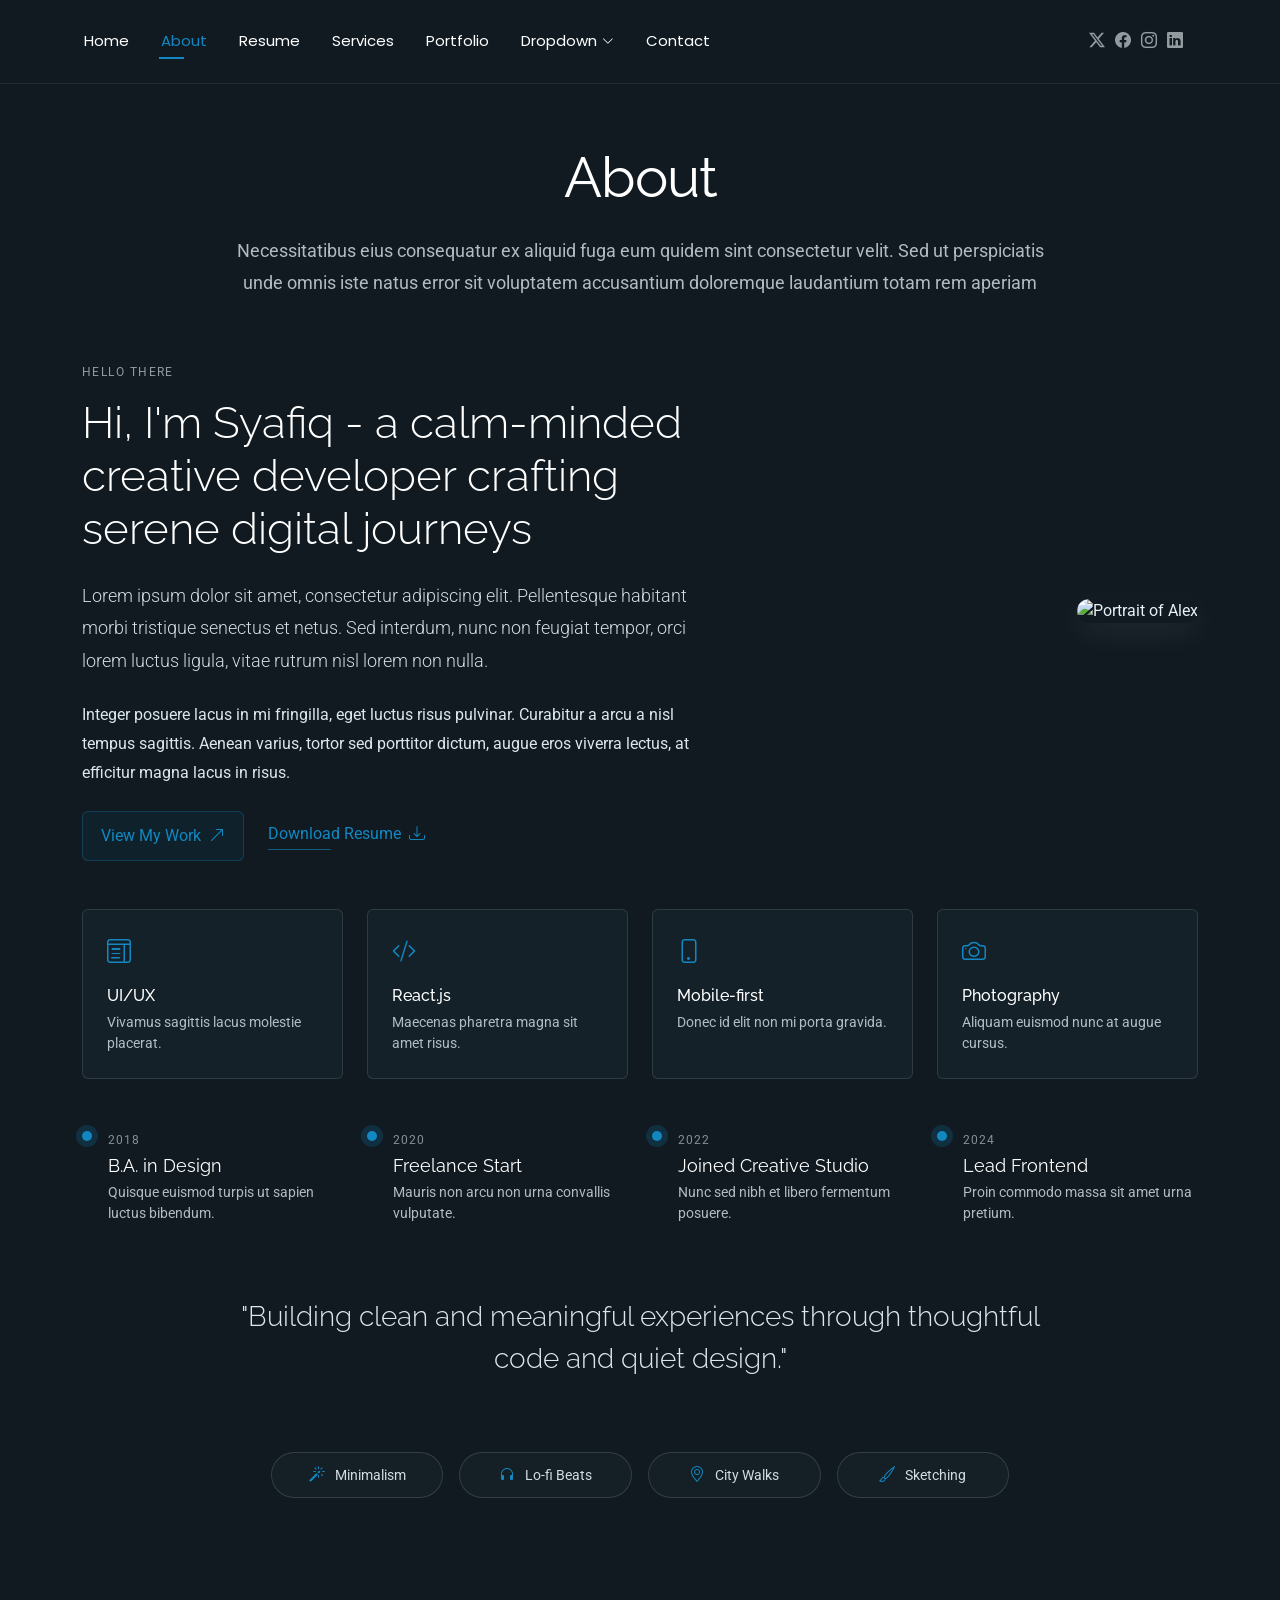
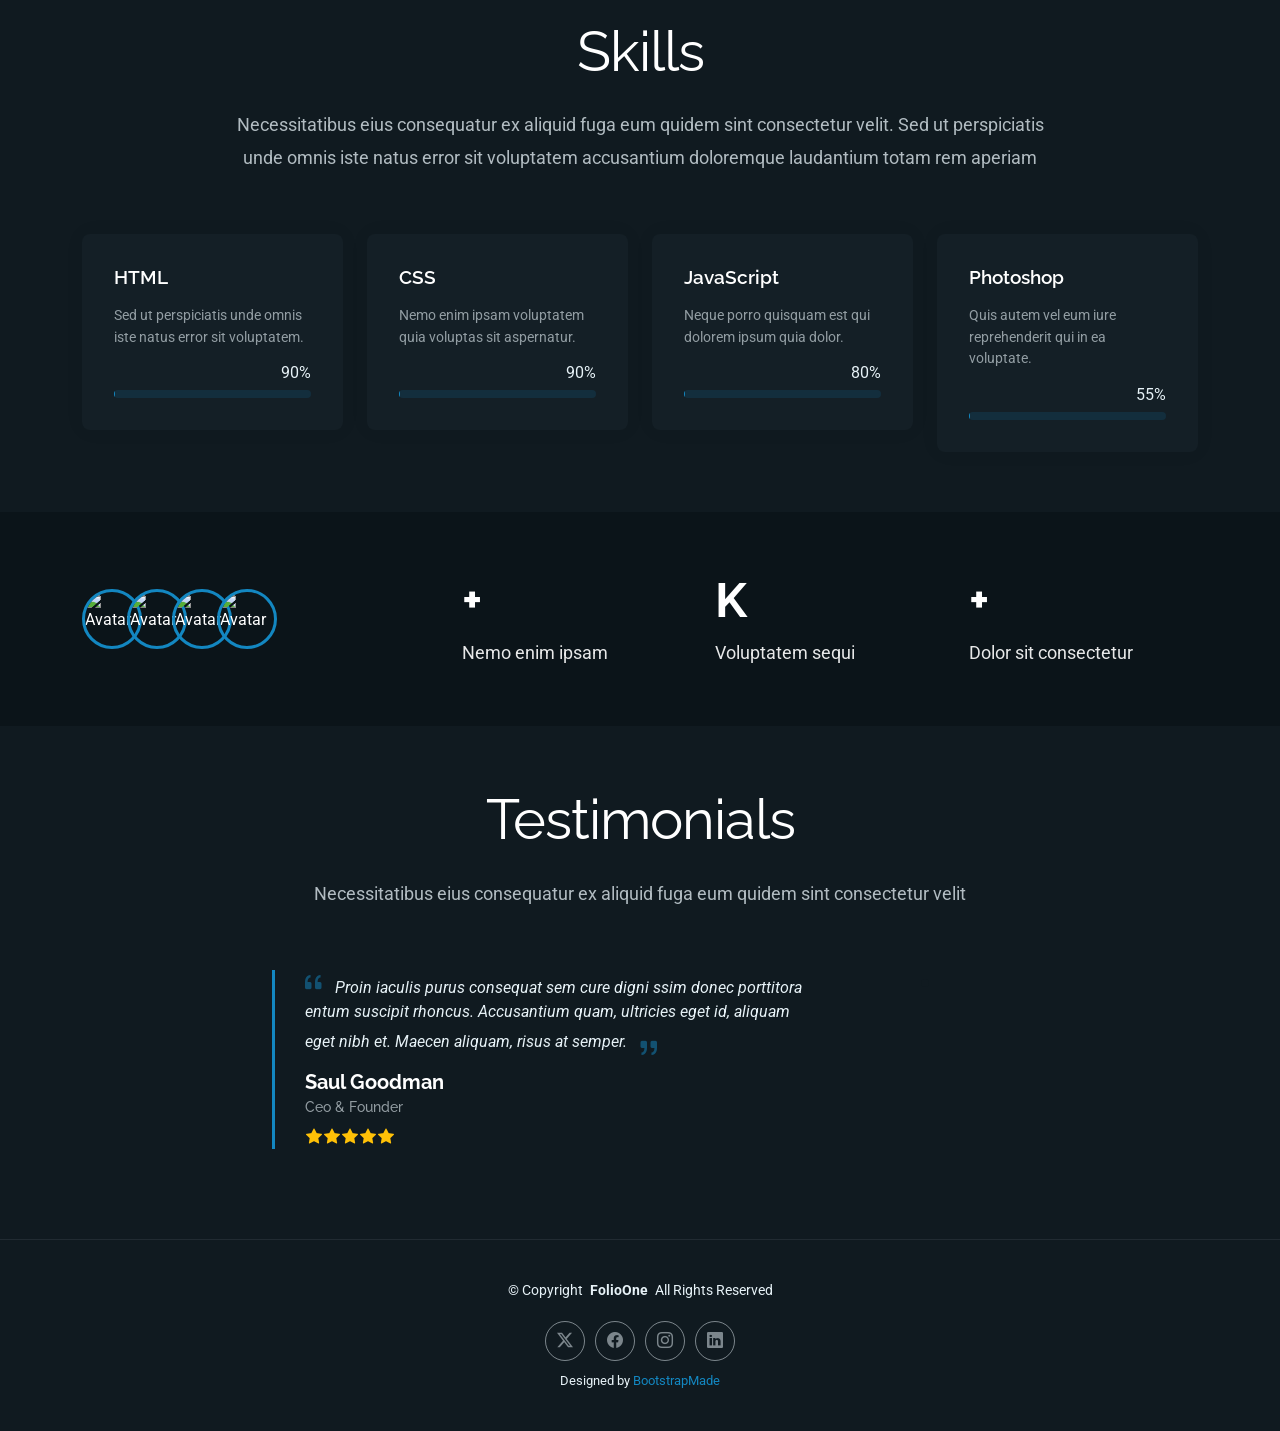
==== about.html @ 498739bc "first commit" ====
<!DOCTYPE html>
<html lang="en">

<head>
  <meta charset="utf-8">
  <meta content="width=device-width, initial-scale=1.0" name="viewport">
  <title>About - FolioOne Bootstrap Template</title>
  <meta name="description" content="">
  <meta name="keywords" content="">

  <!-- Favicons -->
  <link href="assets/img/favicon.png" rel="icon">
  <link href="assets/img/apple-touch-icon.png" rel="apple-touch-icon">

  <!-- Fonts -->
  <link href="https://fonts.googleapis.com" rel="preconnect">
  <link href="https://fonts.gstatic.com" rel="preconnect" crossorigin>
  <link href="https://fonts.googleapis.com/css2?family=Roboto:ital,wght@0,100;0,300;0,400;0,500;0,700;0,900;1,100;1,300;1,400;1,500;1,700;1,900&family=Poppins:ital,wght@0,100;0,200;0,300;0,400;0,500;0,600;0,700;0,800;0,900;1,100;1,200;1,300;1,400;1,500;1,600;1,700;1,800;1,900&family=Raleway:ital,wght@0,100;0,200;0,300;0,400;0,500;0,600;0,700;0,800;0,900;1,100;1,200;1,300;1,400;1,500;1,600;1,700;1,800;1,900&display=swap" rel="stylesheet">

  <!-- Vendor CSS Files -->
  <link href="assets/vendor/bootstrap/css/bootstrap.min.css" rel="stylesheet">
  <link href="assets/vendor/bootstrap-icons/bootstrap-icons.css" rel="stylesheet">
  <link href="assets/vendor/aos/aos.css" rel="stylesheet">
  <link href="assets/vendor/swiper/swiper-bundle.min.css" rel="stylesheet">
  <link href="assets/vendor/glightbox/css/glightbox.min.css" rel="stylesheet">

  <!-- Main CSS File -->
  <link href="assets/css/main.css" rel="stylesheet">

  <!-- =======================================================
  * Template Name: FolioOne
  * Template URL: https://bootstrapmade.com/folioone-bootstrap-portfolio-website-template/
  * Updated: Aug 23 2025 with Bootstrap v5.3.7
  * Author: BootstrapMade.com
  * License: https://bootstrapmade.com/license/
  ======================================================== -->
</head>

<body class="about-page">

  <header id="header" class="header d-flex align-items-center light-background sticky-top">
    <div class="container position-relative d-flex align-items-center justify-content-between">

      <!-- <a href="index.html" class="logo d-flex align-items-center me-auto me-xl-0">
      <img src="assets/img/logo.webp" alt="">
      <h1 class="sitename">FolioOne</h1> 
    </a> -->

      <nav id="navmenu" class="navmenu">
        <ul>
          <li><a href="index.html">Home</a></li>
          <li><a href="about.html" class="active">About</a></li>
          <li><a href="resume.html">Resume</a></li>
          <li><a href="services.html">Services</a></li>
          <li><a href="portfolio.html">Portfolio</a></li>
          <li class="dropdown"><a href="#"><span>Dropdown</span> <i class="bi bi-chevron-down toggle-dropdown"></i></a>
            <ul>
              <li><a href="#">Dropdown 1</a></li>
              <li class="dropdown"><a href="#"><span>Deep Dropdown</span> <i class="bi bi-chevron-down toggle-dropdown"></i></a>
                <ul>
                  <li><a href="#">Deep Dropdown 1</a></li>
                  <li><a href="#">Deep Dropdown 2</a></li>
                  <li><a href="#">Deep Dropdown 3</a></li>
                  <li><a href="#">Deep Dropdown 4</a></li>
                  <li><a href="#">Deep Dropdown 5</a></li>
                </ul>
              </li>
              <li><a href="#">Dropdown 2</a></li>
              <li><a href="#">Dropdown 3</a></li>
              <li><a href="#">Dropdown 4</a></li>
            </ul>
          </li>
          <li><a href="contact.html">Contact</a></li>
        </ul>
        <i class="mobile-nav-toggle d-xl-none bi bi-list"></i>
      </nav>

      <div class="header-social-links">
        <a href="#" class="twitter"><i class="bi bi-twitter-x"></i></a>
        <a href="#" class="facebook"><i class="bi bi-facebook"></i></a>
        <a href="#" class="instagram"><i class="bi bi-instagram"></i></a>
        <a href="#" class="linkedin"><i class="bi bi-linkedin"></i></a>
      </div>

    </div>
  </header>

  <main class="main">

    <!-- About Section -->
    <section id="about" class="about section">

      <!-- Section Title -->
      <div class="container section-title" data-aos="fade-up">
        <h2>About</h2>
        <p>Necessitatibus eius consequatur ex aliquid fuga eum quidem sint consectetur velit. Sed ut perspiciatis unde omnis iste natus error sit voluptatem accusantium doloremque laudantium totam rem aperiam</p>
      </div><!-- End Section Title -->

      <div class="container" data-aos="fade-up" data-aos-delay="100">

        <!-- Intro + Photo -->
        <div class="row align-items-center justify-content-between gy-5 mb-5">
          <div class="col-lg-7" data-aos="fade-right" data-aos-delay="150">
            <div class="intro-content">
              <span class="eyebrow">Hello there</span>
              <h2 class="headline">Hi, I'm Syafiq - a calm-minded creative developer crafting serene digital journeys</h2>
              <p class="lead">
                Lorem ipsum dolor sit amet, consectetur adipiscing elit. Pellentesque habitant morbi tristique senectus et netus. Sed interdum, nunc non feugiat tempor, orci lorem luctus ligula, vitae rutrum nisl lorem non nulla.
              </p>
              <p>
                Integer posuere lacus in mi fringilla, eget luctus risus pulvinar. Curabitur a arcu a nisl tempus sagittis. Aenean varius, tortor sed porttitor dictum, augue eros viverra lectus, at efficitur magna lacus in risus.
              </p>

              <div class="cta-group">
                <a href="#portfolio" class="btn-ghost">
                  View My Work <i class="bi bi-arrow-up-right"></i>
                </a>
                <a href="#" class="link-underline">
                  Download Resume <i class="bi bi-download"></i>
                </a>
              </div>
            </div>
          </div>

          <div class="col-lg-5" data-aos="zoom-in" data-aos-delay="250">
            <figure class="profile-figure text-center text-lg-end">
              <img src="assets/img/profile/profile-square-11.webp" alt="Portrait of Alex" class="img-fluid profile-photo">
            </figure>
          </div>
        </div>
        <!-- End Intro + Photo -->

        <!-- Skills Grid -->
        <div class="mb-5">
          <div class="row g-4">
            <div class="col-6 col-md-4 col-lg-3" data-aos="fade-up" data-aos-delay="120">
              <div class="skill-item">
                <i class="bi bi-layout-text-window"></i>
                <h3>UI/UX</h3>
                <p>Vivamus sagittis lacus molestie placerat.</p>
              </div>
            </div>
            <div class="col-6 col-md-4 col-lg-3" data-aos="fade-up" data-aos-delay="180">
              <div class="skill-item">
                <i class="bi bi-code-slash"></i>
                <h3>React.js</h3>
                <p>Maecenas pharetra magna sit amet risus.</p>
              </div>
            </div>
            <div class="col-6 col-md-4 col-lg-3" data-aos="fade-up" data-aos-delay="240">
              <div class="skill-item">
                <i class="bi bi-phone"></i>
                <h3>Mobile-first</h3>
                <p>Donec id elit non mi porta gravida.</p>
              </div>
            </div>
            <div class="col-6 col-md-4 col-lg-3" data-aos="fade-up" data-aos-delay="300">
              <div class="skill-item">
                <i class="bi bi-camera"></i>
                <h3>Photography</h3>
                <p>Aliquam euismod nunc at augue cursus.</p>
              </div>
            </div>
          </div>
        </div>
        <!-- End Skills Grid -->

        <!-- Journey Timeline -->
        <div class="mb-5">
          <div class="row g-4">
            <div class="col-md-6 col-lg-3" data-aos="fade-up" data-aos-delay="120">
              <article class="timeline-item">
                <span class="dot"></span>
                <time>2018</time>
                <h4>B.A. in Design</h4>
                <p>Quisque euismod turpis ut sapien luctus bibendum.</p>
              </article>
            </div>
            <div class="col-md-6 col-lg-3" data-aos="fade-up" data-aos-delay="180">
              <article class="timeline-item">
                <span class="dot"></span>
                <time>2020</time>
                <h4>Freelance Start</h4>
                <p>Mauris non arcu non urna convallis vulputate.</p>
              </article>
            </div>
            <div class="col-md-6 col-lg-3" data-aos="fade-up" data-aos-delay="240">
              <article class="timeline-item">
                <span class="dot"></span>
                <time>2022</time>
                <h4>Joined Creative Studio</h4>
                <p>Nunc sed nibh et libero fermentum posuere.</p>
              </article>
            </div>
            <div class="col-md-6 col-lg-3" data-aos="fade-up" data-aos-delay="300">
              <article class="timeline-item">
                <span class="dot"></span>
                <time>2024</time>
                <h4>Lead Frontend</h4>
                <p>Proin commodo massa sit amet urna pretium.</p>
              </article>
            </div>
          </div>
        </div>
        <!-- End Journey Timeline -->

        <!-- Quote -->
        <blockquote class="personal-quote text-center mb-5" data-aos="fade-down" data-aos-delay="200">
          <p>"Building clean and meaningful experiences through thoughtful code and quiet design."</p>
        </blockquote>
        <!-- End Quote -->

        <!-- Fun Facts -->
        <div class="row g-3 justify-content-center">
          <div class="col-6 col-md-3 col-lg-2" data-aos="zoom-in" data-aos-delay="120">
            <div class="fact-pill">
              <i class="bi bi-magic"></i>
              <span>Minimalism</span>
            </div>
          </div>
          <div class="col-6 col-md-3 col-lg-2" data-aos="zoom-in" data-aos-delay="160">
            <div class="fact-pill">
              <i class="bi bi-headphones"></i>
              <span>Lo-fi Beats</span>
            </div>
          </div>
          <div class="col-6 col-md-3 col-lg-2" data-aos="zoom-in" data-aos-delay="200">
            <div class="fact-pill">
              <i class="bi bi-geo-alt"></i>
              <span>City Walks</span>
            </div>
          </div>
          <div class="col-6 col-md-3 col-lg-2" data-aos="zoom-in" data-aos-delay="240">
            <div class="fact-pill">
              <i class="bi bi-brush"></i>
              <span>Sketching</span>
            </div>
          </div>
        </div>
        <!-- End Fun Facts -->

      </div>

    </section><!-- /About Section -->

    <!-- Skills Section -->
    <section id="skills" class="skills section">

      <!-- Section Title -->
      <div class="container section-title" data-aos="fade-up">
        <h2>Skills</h2>
        <p>Necessitatibus eius consequatur ex aliquid fuga eum quidem sint consectetur velit. Sed ut perspiciatis unde omnis iste natus error sit voluptatem accusantium doloremque laudantium totam rem aperiam</p>
      </div><!-- End Section Title -->

      <div class="container" data-aos="fade-up" data-aos-delay="100">

        <div class="row g-4 skills-animation">

          <div class="col-md-6 col-lg-3" data-aos="fade-up" data-aos-delay="100">
            <div class="skill-box">
              <h3>HTML</h3>
              <p>Sed ut perspiciatis unde omnis iste natus error sit voluptatem.</p>
              <span class="text-end d-block">90%</span>
              <div class="progress">
                <div class="progress-bar" role="progressbar" aria-valuenow="90" aria-valuemin="0" aria-valuemax="100"></div>
              </div>
            </div>
          </div>

          <div class="col-md-6 col-lg-3" data-aos="fade-up" data-aos-delay="200">
            <div class="skill-box">
              <h3>CSS</h3>
              <p>Nemo enim ipsam voluptatem quia voluptas sit aspernatur.</p>
              <span class="text-end d-block">90%</span>
              <div class="progress">
                <div class="progress-bar" role="progressbar" aria-valuenow="95" aria-valuemin="0" aria-valuemax="100"></div>
              </div>
            </div>
          </div>

          <div class="col-md-6 col-lg-3" data-aos="fade-up" data-aos-delay="300">
            <div class="skill-box">
              <h3>JavaScript</h3>
              <p>Neque porro quisquam est qui dolorem ipsum quia dolor.</p>
              <span class="text-end d-block">80%</span>
              <div class="progress">
                <div class="progress-bar" role="progressbar" aria-valuenow="80" aria-valuemin="0" aria-valuemax="100"></div>
              </div>
            </div>
          </div>

          <div class="col-md-6 col-lg-3" data-aos="fade-up" data-aos-delay="400">
            <div class="skill-box">
              <h3>Photoshop</h3>
              <p>Quis autem vel eum iure reprehenderit qui in ea voluptate.</p>
              <span class="text-end d-block">55%</span>
              <div class="progress">
                <div class="progress-bar" role="progressbar" aria-valuenow="55" aria-valuemin="0" aria-valuemax="100">
                </div>
              </div>
            </div>
          </div>

        </div>

      </div>

    </section><!-- /Skills Section -->

    <!-- Stats Section -->
    <section id="stats" class="stats section dark-background">

      <div class="container" data-aos="fade-up" data-aos-delay="100">

        <div class="row align-items-center">
          <div class="col-lg-4" data-aos="fade-up" data-aos-delay="200">
            <div class="avatars d-flex align-items-center">
              <img src="assets/img/person/person-m-2.webp" alt="Avatar 1" class="rounded-circle" loading="lazy">
              <img src="assets/img/person/person-m-3.webp" alt="Avatar 2" class="rounded-circle" loading="lazy">
              <img src="assets/img/person/person-f-5.webp" alt="Avatar 3" class="rounded-circle" loading="lazy">
              <img src="assets/img/person/person-m-5.webp" alt="Avatar 4" class="rounded-circle" loading="lazy">
            </div>
          </div>

          <div class="col-lg-8">
            <div class="row counters">
              <div class="col-md-4" data-aos="fade-up" data-aos-delay="300">
                <h2><span data-purecounter-start="0" data-purecounter-end="185" data-purecounter-duration="1" class="purecounter"></span>+</h2>
                <p>Nemo enim ipsam</p>
              </div>

              <div class="col-md-4" data-aos="fade-up" data-aos-delay="400">
                <h2><span data-purecounter-start="0" data-purecounter-end="32" data-purecounter-duration="1" class="purecounter"></span>K</h2>
                <p>Voluptatem sequi</p>
              </div>

              <div class="col-md-4" data-aos="fade-up" data-aos-delay="500">
                <h2><span data-purecounter-start="0" data-purecounter-end="128" data-purecounter-duration="1" class="purecounter"></span>+</h2>
                <p>Dolor sit consectetur</p>
              </div>
            </div>
          </div>
        </div>
      </div>

    </section><!-- /Stats Section -->

    <!-- Testimonials Section -->
    <section id="testimonials" class="testimonials section">

      <!-- Section Title -->
      <div class="container section-title" data-aos="fade-up">
        <h2>Testimonials</h2>
        <p>Necessitatibus eius consequatur ex aliquid fuga eum quidem sint consectetur velit</p>
      </div><!-- End Section Title -->

      <div class="container" data-aos="fade-up" data-aos-delay="100">

        <div class="swiper init-swiper">
          <script type="application/json" class="swiper-config">
            {
              "loop": true,
              "speed": 600,
              "autoplay": {
                "delay": 5000
              },
              "slidesPerView": "auto",
              "pagination": {
                "el": ".swiper-pagination",
                "type": "bullets",
                "clickable": true
              }
            }
          </script>
          <div class="swiper-wrapper">

            <div class="swiper-slide">
              <div class="testimonial-item">
                <div class="row gy-4 justify-content-center">
                  <div class="col-lg-6">
                    <div class="testimonial-content">
                      <p>
                        <i class="bi bi-quote quote-icon-left"></i>
                        <span>Proin iaculis purus consequat sem cure digni ssim donec porttitora entum suscipit rhoncus. Accusantium quam, ultricies eget id, aliquam eget nibh et. Maecen aliquam, risus at semper.</span>
                        <i class="bi bi-quote quote-icon-right"></i>
                      </p>
                      <h3>Saul Goodman</h3>
                      <h4>Ceo &amp; Founder</h4>
                      <div class="stars">
                        <i class="bi bi-star-fill"></i><i class="bi bi-star-fill"></i><i class="bi bi-star-fill"></i><i class="bi bi-star-fill"></i><i class="bi bi-star-fill"></i>
                      </div>
                    </div>
                  </div>
                  <div class="col-lg-2 text-center">
                    <img src="assets/img/person/person-m-9.webp" class="img-fluid testimonial-img" alt="">
                  </div>
                </div>
              </div>
            </div><!-- End testimonial item -->

            <div class="swiper-slide">
              <div class="testimonial-item">
                <div class="row gy-4 justify-content-center">
                  <div class="col-lg-6">
                    <div class="testimonial-content">
                      <p>
                        <i class="bi bi-quote quote-icon-left"></i>
                        <span>Export tempor illum tamen malis malis eram quae irure esse labore quem cillum quid cillum eram malis quorum velit fore eram velit sunt aliqua noster fugiat irure amet legam anim culpa.</span>
                        <i class="bi bi-quote quote-icon-right"></i>
                      </p>
                      <h3>Sara Wilsson</h3>
                      <h4>Designer</h4>
                      <div class="stars">
                        <i class="bi bi-star-fill"></i><i class="bi bi-star-fill"></i><i class="bi bi-star-fill"></i><i class="bi bi-star-fill"></i><i class="bi bi-star-fill"></i>
                      </div>
                    </div>
                  </div>
                  <div class="col-lg-2 text-center">
                    <img src="assets/img/person/person-f-5.webp" class="img-fluid testimonial-img" alt="">
                  </div>
                </div>
              </div>
            </div><!-- End testimonial item -->

            <div class="swiper-slide">
              <div class="testimonial-item">
                <div class="row gy-4 justify-content-center">
                  <div class="col-lg-6">
                    <div class="testimonial-content">
                      <p>
                        <i class="bi bi-quote quote-icon-left"></i>
                        <span>Enim nisi quem export duis labore cillum quae magna enim sint quorum nulla quem veniam duis minim tempor labore quem eram duis noster aute amet eram fore quis sint minim.</span>
                        <i class="bi bi-quote quote-icon-right"></i>
                      </p>
                      <h3>Jena Karlis</h3>
                      <h4>Store Owner</h4>
                      <div class="stars">
                        <i class="bi bi-star-fill"></i><i class="bi bi-star-fill"></i><i class="bi bi-star-fill"></i><i class="bi bi-star-fill"></i><i class="bi bi-star-fill"></i>
                      </div>
                    </div>
                  </div>
                  <div class="col-lg-2 text-center">
                    <img src="assets/img/person/person-f-12.webp" class="img-fluid testimonial-img" alt="">
                  </div>
                </div>
              </div>
            </div><!-- End testimonial item -->

            <div class="swiper-slide">
              <div class="testimonial-item">
                <div class="row gy-4 justify-content-center">
                  <div class="col-lg-6">
                    <div class="testimonial-content">
                      <p>
                        <i class="bi bi-quote quote-icon-left"></i>
                        <span>Fugiat enim eram quae cillum dolore dolor amet nulla culpa multos export minim fugiat minim velit minim dolor enim duis veniam ipsum anim magna sunt elit fore quem dolore labore illum veniam.</span>
                        <i class="bi bi-quote quote-icon-right"></i>
                      </p>
                      <h3>John Larson</h3>
                      <h4>Entrepreneur</h4>
                      <div class="stars">
                        <i class="bi bi-star-fill"></i><i class="bi bi-star-fill"></i><i class="bi bi-star-fill"></i><i class="bi bi-star-fill"></i><i class="bi bi-star-fill"></i>
                      </div>
                    </div>
                  </div>
                  <div class="col-lg-2 text-center">
                    <img src="assets/img/person/person-m-12.webp" class="img-fluid testimonial-img" alt="">
                  </div>
                </div>
              </div>
            </div><!-- End testimonial item -->

          </div>
          <div class="swiper-pagination"></div>
        </div>

      </div>

    </section><!-- /Testimonials Section -->

  </main>

  <footer id="footer" class="footer">

    <div class="container">
      <div class="copyright text-center ">
        <p>© <span>Copyright</span> <strong class="px-1 sitename">FolioOne</strong> <span>All Rights Reserved<br></span></p>
      </div>
      <div class="social-links d-flex justify-content-center">
        <a href=""><i class="bi bi-twitter-x"></i></a>
        <a href=""><i class="bi bi-facebook"></i></a>
        <a href=""><i class="bi bi-instagram"></i></a>
        <a href=""><i class="bi bi-linkedin"></i></a>
      </div>
      <div class="credits">
        <!-- All the links in the footer should remain intact. -->
        <!-- You can delete the links only if you've purchased the pro version. -->
        <!-- Licensing information: https://bootstrapmade.com/license/ -->
        <!-- Purchase the pro version with working PHP/AJAX contact form: [buy-url] -->
        Designed by <a href="https://bootstrapmade.com/">BootstrapMade</a>
      </div>
    </div>

  </footer>

  <!-- Scroll Top -->
  <a href="#" id="scroll-top" class="scroll-top d-flex align-items-center justify-content-center"><i class="bi bi-arrow-up-short"></i></a>

  <!-- Preloader -->
  <div id="preloader"></div>

  <!-- Vendor JS Files -->
  <script src="assets/vendor/bootstrap/js/bootstrap.bundle.min.js"></script>
  <script src="assets/vendor/php-email-form/validate.js"></script>
  <script src="assets/vendor/aos/aos.js"></script>
  <script src="assets/vendor/typed.js/typed.umd.js"></script>
  <script src="assets/vendor/waypoints/noframework.waypoints.js"></script>
  <script src="assets/vendor/purecounter/purecounter_vanilla.js"></script>
  <script src="assets/vendor/swiper/swiper-bundle.min.js"></script>
  <script src="assets/vendor/imagesloaded/imagesloaded.pkgd.min.js"></script>
  <script src="assets/vendor/isotope-layout/isotope.pkgd.min.js"></script>
  <script src="assets/vendor/glightbox/js/glightbox.min.js"></script>

  <!-- Main JS File -->
  <script src="assets/js/main.js"></script>

</body>

</html>
---- assets/css/main.css ----
/**
* Template Name: FolioOne
* Template URL: https://bootstrapmade.com/folioone-bootstrap-portfolio-website-template/
* Updated: Aug 23 2025 with Bootstrap v5.3.7
* Author: BootstrapMade.com
* License: https://bootstrapmade.com/license/
*/

/*--------------------------------------------------------------
# Font & Color Variables
# Help: https://bootstrapmade.com/color-system/
--------------------------------------------------------------*/
/* Fonts */
:root {
  --default-font: "Roboto", system-ui, -apple-system, "Segoe UI", Roboto,
    "Helvetica Neue", Arial, "Noto Sans", "Liberation Sans", sans-serif,
    "Apple Color Emoji", "Segoe UI Emoji", "Segoe UI Symbol", "Noto Color Emoji";
  --heading-font: "Raleway", sans-serif;
  --nav-font: "Poppins", sans-serif;
}

/* Global Colors - The following color variables are used throughout the website. Updating them here will change the color scheme of the entire website */
:root {
  --background-color: #101a20; /* Background color for the entire website, including individual sections */
  --default-color: #e7f2f7; /* Default color used for the majority of the text content across the entire website */
  --heading-color: #ffffff; /* Color for headings, subheadings and title throughout the website */
  --accent-color: #1387c1; /* Accent color that represents your brand on the website. It's used for buttons, links, and other elements that need to stand out */
  --surface-color: #141f26; /* The surface color is used as a background of boxed elements within sections, such as cards, icon boxes, or other elements that require a visual separation from the global background. */
  --contrast-color: #ffffff; /* Contrast color for text, ensuring readability against backgrounds of accent, heading, or default colors. */
}

/* Nav Menu Colors - The following color variables are used specifically for the navigation menu. They are separate from the global colors to allow for more customization options */
:root {
  --nav-color: #ffffff; /* The default color of the main navmenu links */
  --nav-hover-color: #1387c1; /* Applied to main navmenu links when they are hovered over or active */
  --nav-mobile-background-color: #213642; /* Used as the background color for mobile navigation menu */
  --nav-dropdown-background-color: #051117; /* Used as the background color for dropdown items that appear when hovering over primary navigation items */
  --nav-dropdown-color: #e7f2f7; /* Used for navigation links of the dropdown items in the navigation menu. */
  --nav-dropdown-hover-color: #1387c1; /* Similar to --nav-hover-color, this color is applied to dropdown navigation links when they are hovered over. */
}

/* Color Presets - These classes override global colors when applied to any section or element, providing reuse of the sam color scheme. */

.light-background {
  --background-color: #142027;
  --surface-color: #325264;
}

.dark-background {
  --background-color: #0b1419;
  --default-color: #ffffff;
  --heading-color: #ffffff;
  --surface-color: #252525;
  --contrast-color: #ffffff;
}

/* Smooth scroll */
:root {
  scroll-behavior: smooth;
}

/*--------------------------------------------------------------
# General Styling & Shared Classes
--------------------------------------------------------------*/
body {
  color: var(--default-color);
  background-color: var(--background-color);
  font-family: var(--default-font);
}

a {
  color: var(--accent-color);
  text-decoration: none;
  transition: 0.3s;
}

a:hover {
  color: color-mix(in srgb, var(--accent-color), transparent 25%);
  text-decoration: none;
}

h1,
h2,
h3,
h4,
h5,
h6 {
  color: var(--heading-color);
  font-family: var(--heading-font);
}

/* PHP Email Form Messages
------------------------------*/
.php-email-form .error-message {
  display: none;
  background: #df1529;
  color: #ffffff;
  text-align: left;
  padding: 15px;
  margin-bottom: 24px;
  font-weight: 600;
}

.php-email-form .sent-message {
  display: none;
  color: #ffffff;
  background: #059652;
  text-align: center;
  padding: 15px;
  margin-bottom: 24px;
  font-weight: 600;
}

.php-email-form .loading {
  display: none;
  background: var(--surface-color);
  text-align: center;
  padding: 15px;
  margin-bottom: 24px;
}

.php-email-form .loading:before {
  content: "";
  display: inline-block;
  border-radius: 50%;
  width: 24px;
  height: 24px;
  margin: 0 10px -6px 0;
  border: 3px solid var(--accent-color);
  border-top-color: var(--surface-color);
  animation: php-email-form-loading 1s linear infinite;
}

@keyframes php-email-form-loading {
  0% {
    transform: rotate(0deg);
  }

  100% {
    transform: rotate(360deg);
  }
}

/*--------------------------------------------------------------
# Global Header
--------------------------------------------------------------*/
.header {
  --background-color: rgba(255, 255, 255, 0);
  color: var(--default-color);
  background-color: var(--background-color);
  padding: 15px 0;
  transition: all 0.5s;
  z-index: 997;
  border-bottom: 1px solid
    color-mix(in srgb, var(--default-color), transparent 92%);
}

.header .logo {
  line-height: 1;
}

.header .logo img {
  max-height: 36px;
  margin-right: 8px;
}

.header .logo h1 {
  font-size: 32px;
  margin: 0;
  font-weight: 400;
  color: var(--heading-color);
}

.header .header-social-links {
  padding-right: 15px;
}

.header .header-social-links a {
  color: color-mix(in srgb, var(--default-color), transparent 40%);
  padding-left: 6px;
  display: inline-block;
  transition: 0.3s;
  font-size: 16px;
}

.header .header-social-links a:hover {
  color: var(--default-color);
}

.header .header-social-links a i {
  line-height: 0px;
}

@media (max-width: 1200px) {
  .header .logo {
    order: 1;
  }

  .header .header-social-links {
    order: 2;
  }

  .header .navmenu {
    order: 3;
  }
}

/* Global Header on Scroll
------------------------------*/
.scrolled .header {
  --background-color: rgba(16, 26, 32, 0.9);
}

/*--------------------------------------------------------------
# Navigation Menu
--------------------------------------------------------------*/
/* Desktop Navigation */
@media (min-width: 1200px) {
  .navmenu {
    padding: 0;
  }

  .navmenu ul {
    margin: 0;
    padding: 0;
    display: flex;
    list-style: none;
    align-items: center;
  }

  .navmenu li {
    position: relative;
  }

  .navmenu > ul > li {
    white-space: nowrap;
    padding: 15px 28px 15px 0;
  }

  .navmenu > ul > li:last-child {
    padding-right: 0;
  }

  .navmenu a,
  .navmenu a:focus {
    color: var(--nav-color);
    font-size: 15px;
    padding: 0 2px;
    font-family: var(--nav-font);
    font-weight: 400;
    display: flex;
    align-items: center;
    justify-content: space-between;
    white-space: nowrap;
    transition: 0.3s;
    position: relative;
  }

  .navmenu a i,
  .navmenu a:focus i {
    font-size: 12px;
    line-height: 0;
    margin-left: 5px;
    transition: 0.3s;
  }

  .navmenu > ul > li > a:before {
    content: "";
    position: absolute;
    height: 2px;
    bottom: -6px;
    left: 0;
    background-color: var(--nav-hover-color);
    visibility: hidden;
    width: 0px;
    transition: all 0.3s ease-in-out 0s;
  }

  .navmenu a:hover:before,
  .navmenu li:hover > a:before,
  .navmenu .active:before {
    visibility: visible;
    width: 25px;
  }

  .navmenu li:hover > a,
  .navmenu .active,
  .navmenu .active:focus {
    color: var(--nav-hover-color);
  }

  .navmenu .dropdown ul {
    margin: 0;
    padding: 10px 0;
    background: var(--nav-dropdown-background-color);
    display: block;
    position: absolute;
    visibility: hidden;
    left: -5px;
    top: 130%;
    opacity: 0;
    transition: 0.3s;
    border-radius: 4px;
    z-index: 99;
    box-shadow: 0px 0px 30px rgba(0, 0, 0, 0.1);
  }

  .navmenu .dropdown ul li {
    min-width: 200px;
  }

  .navmenu .dropdown ul a {
    padding: 10px 20px;
    font-size: 15px;
    text-transform: none;
    color: var(--nav-dropdown-color);
  }

  .navmenu .dropdown ul a i {
    font-size: 12px;
  }

  .navmenu .dropdown ul a:hover,
  .navmenu .dropdown ul .active:hover,
  .navmenu .dropdown ul li:hover > a {
    color: var(--nav-dropdown-hover-color);
  }

  .navmenu .dropdown:hover > ul {
    opacity: 1;
    top: 100%;
    visibility: visible;
  }

  .navmenu .dropdown .dropdown ul {
    top: 0;
    left: -90%;
    visibility: hidden;
  }

  .navmenu .dropdown .dropdown:hover > ul {
    opacity: 1;
    top: 0;
    left: -100%;
    visibility: visible;
  }
}

/* Mobile Navigation */
@media (max-width: 1199px) {
  .mobile-nav-toggle {
    color: var(--nav-color);
    font-size: 28px;
    line-height: 0;
    margin-right: 10px;
    cursor: pointer;
    transition: color 0.3s;
  }

  .navmenu {
    padding: 0;
    z-index: 9997;
  }

  .navmenu ul {
    display: none;
    list-style: none;
    position: absolute;
    inset: 60px 20px 20px 20px;
    padding: 10px 0;
    margin: 0;
    border-radius: 6px;
    background-color: var(--nav-mobile-background-color);
    border: 1px solid color-mix(in srgb, var(--default-color), transparent 90%);
    box-shadow: none;
    overflow-y: auto;
    transition: 0.3s;
    z-index: 9998;
  }

  .navmenu a,
  .navmenu a:focus {
    color: var(--nav-dropdown-color);
    padding: 10px 20px;
    font-family: var(--nav-font);
    font-size: 17px;
    font-weight: 500;
    display: flex;
    align-items: center;
    justify-content: space-between;
    white-space: nowrap;
    transition: 0.3s;
  }

  .navmenu a i,
  .navmenu a:focus i {
    font-size: 12px;
    line-height: 0;
    margin-left: 5px;
    width: 30px;
    height: 30px;
    display: flex;
    align-items: center;
    justify-content: center;
    border-radius: 50%;
    transition: 0.3s;
    background-color: color-mix(in srgb, var(--accent-color), transparent 90%);
  }

  .navmenu a i:hover,
  .navmenu a:focus i:hover {
    background-color: var(--accent-color);
    color: var(--contrast-color);
  }

  .navmenu a:hover,
  .navmenu .active,
  .navmenu .active:focus {
    color: var(--nav-dropdown-hover-color);
  }

  .navmenu .active i,
  .navmenu .active:focus i {
    background-color: var(--accent-color);
    color: var(--contrast-color);
    transform: rotate(180deg);
  }

  .navmenu .dropdown ul {
    position: static;
    display: none;
    z-index: 99;
    padding: 10px 0;
    margin: 10px 20px;
    background-color: var(--nav-dropdown-background-color);
    transition: all 0.5s ease-in-out;
  }

  .navmenu .dropdown ul ul {
    background-color: rgba(33, 37, 41, 0.1);
  }

  .navmenu .dropdown > .dropdown-active {
    display: block;
    background-color: rgba(33, 37, 41, 0.03);
  }

  .mobile-nav-active {
    overflow: hidden;
  }

  .mobile-nav-active .mobile-nav-toggle {
    color: #fff;
    position: absolute;
    font-size: 32px;
    top: 15px;
    right: 15px;
    margin-right: 0;
    z-index: 9999;
  }

  .mobile-nav-active .navmenu {
    position: fixed;
    overflow: hidden;
    inset: 0;
    background: rgba(33, 37, 41, 0.8);
    transition: 0.3s;
  }

  .mobile-nav-active .navmenu > ul {
    display: block;
  }
}

/*--------------------------------------------------------------
# Global Footer
--------------------------------------------------------------*/
.footer {
  color: var(--default-color);
  background-color: var(--background-color);
  font-size: 14px;
  padding: 40px 0;
  position: relative;
  border-top: 1px solid
    color-mix(in srgb, var(--default-color), transparent 92%);
}

.footer .copyright p {
  margin-bottom: 0;
}

.footer .social-links {
  margin-top: 20px;
}

.footer .social-links a {
  display: flex;
  align-items: center;
  justify-content: center;
  width: 40px;
  height: 40px;
  border-radius: 50%;
  border: 1px solid color-mix(in srgb, var(--default-color), transparent 50%);
  font-size: 16px;
  color: color-mix(in srgb, var(--default-color), transparent 50%);
  margin: 0 5px;
  transition: 0.3s;
}

.footer .social-links a:hover {
  color: var(--accent-color);
  border-color: var(--accent-color);
}

.footer .credits {
  margin-top: 10px;
  font-size: 13px;
  text-align: center;
}

/*--------------------------------------------------------------
# Preloader
--------------------------------------------------------------*/
#preloader {
  position: fixed;
  inset: 0;
  z-index: 9999;
  overflow: hidden;
  background-color: var(--background-color);
  transition: all 0.6s ease-out;
  width: 100%;
  height: 100vh;
}

#preloader:before,
#preloader:after {
  content: "";
  position: absolute;
  border: 4px solid var(--accent-color);
  border-radius: 50%;
  animation: animate-preloader 2s cubic-bezier(0, 0.2, 0.8, 1) infinite;
}

#preloader:after {
  animation-delay: -0.5s;
}

@keyframes animate-preloader {
  0% {
    width: 10px;
    height: 10px;
    top: calc(50% - 5px);
    left: calc(50% - 5px);
    opacity: 1;
  }

  100% {
    width: 72px;
    height: 72px;
    top: calc(50% - 36px);
    left: calc(50% - 36px);
    opacity: 0;
  }
}

/*--------------------------------------------------------------
# Scroll Top Button
--------------------------------------------------------------*/
.scroll-top {
  position: fixed;
  visibility: hidden;
  opacity: 0;
  right: 15px;
  bottom: -15px;
  z-index: 99999;
  background-color: var(--accent-color);
  width: 44px;
  height: 44px;
  border-radius: 50px;
  transition: all 0.4s;
}

.scroll-top i {
  font-size: 24px;
  color: var(--contrast-color);
  line-height: 0;
}

.scroll-top:hover {
  background-color: color-mix(in srgb, var(--accent-color), transparent 20%);
  color: var(--contrast-color);
}

.scroll-top.active {
  visibility: visible;
  opacity: 1;
  bottom: 15px;
}

/*--------------------------------------------------------------
# Disable aos animation delay on mobile devices
--------------------------------------------------------------*/
@media screen and (max-width: 768px) {
  [data-aos-delay] {
    transition-delay: 0 !important;
  }
}

/*--------------------------------------------------------------
# Global Page Titles & Breadcrumbs
--------------------------------------------------------------*/
.page-title {
  color: var(--default-color);
  background-color: var(--background-color);
  position: relative;
}

.page-title .heading {
  padding: 80px 0;
  border-top: 1px solid
    color-mix(in srgb, var(--default-color), transparent 90%);
}

.page-title .heading h1 {
  font-size: 38px;
  font-weight: 700;
}

.page-title nav {
  background-color: color-mix(in srgb, var(--default-color), transparent 96%);
  padding: 20px 0;
}

.page-title nav ol {
  display: flex;
  flex-wrap: wrap;
  list-style: none;
  padding: 0;
  margin: 0;
  font-size: 16px;
  font-weight: 400;
}

.page-title nav ol li + li {
  padding-left: 10px;
}

.page-title nav ol li + li::before {
  content: "/";
  display: inline-block;
  padding-right: 10px;
  color: color-mix(in srgb, var(--default-color), transparent 70%);
}

/*--------------------------------------------------------------
# Global Sections
--------------------------------------------------------------*/
section,
.section {
  color: var(--default-color);
  background-color: var(--background-color);
  padding: 60px 0;
  scroll-margin-top: 100px;
  overflow: clip;
}

@media (max-width: 1199px) {
  section,
  .section {
    scroll-margin-top: 66px;
  }
}

/*--------------------------------------------------------------
# Global Section Titles
--------------------------------------------------------------*/
.section-title {
  text-align: center;
  padding-bottom: 60px;
  position: relative;
}

.section-title h2 {
  font-size: 3.5rem;
  font-weight: 400;
  line-height: 1.2;
  color: var(--heading-color);
  margin-bottom: 1.5rem;
  letter-spacing: -1px;
}

@media (max-width: 768px) {
  .section-title h2 {
    font-size: 2.5rem;
  }
}

.section-title p {
  font-size: 1.125rem;
  line-height: 1.8;
  color: color-mix(in srgb, var(--default-color), transparent 25%);
  max-width: 900px;
  margin: 0 auto;
  text-wrap: balance;
}

/*--------------------------------------------------------------
# Hero Section
--------------------------------------------------------------*/
.hero {
  padding: 80px 0;
  min-height: 100vh;
  display: flex;
  align-items: center;
}

.hero .hero-content h1 {
  font-size: 3.5rem;
  font-weight: 700;
  margin-bottom: 1rem;
  line-height: 1.2;
}

.hero .hero-content h1 .highlight {
  color: var(--accent-color);
  position: relative;
}

.hero .hero-content h1 .highlight::after {
  content: "";
  position: absolute;
  bottom: 0;
  left: 0;
  width: 100%;
  height: 3px;
  background: linear-gradient(
    90deg,
    var(--accent-color),
    color-mix(in srgb, var(--accent-color), transparent 50%)
  );
  border-radius: 2px;
}

@media (max-width: 768px) {
  .hero .hero-content h1 {
    font-size: 2.5rem;
  }
}

.hero .hero-content h2 {
  font-size: 1.5rem;
  font-weight: 400;
  margin-bottom: 2rem;
  color: color-mix(in srgb, var(--default-color), transparent 20%);
}

.hero .hero-content h2 .typed {
  color: var(--accent-color);
  font-weight: 600;
}

@media (max-width: 768px) {
  .hero .hero-content h2 {
    font-size: 1.25rem;
  }
}

.hero .hero-content p {
  font-size: 1.1rem;
  line-height: 1.6;
  margin-bottom: 2.5rem;
  color: color-mix(in srgb, var(--default-color), transparent 30%);
}

.hero .hero-actions {
  display: flex;
  gap: 1rem;
  margin-bottom: 3rem;
}

.hero .hero-actions .btn {
  padding: 12px 30px;
  border-radius: 50px;
  font-weight: 600;
  text-decoration: none;
  transition: all 0.3s ease;
  border: 2px solid;
}

.hero .hero-actions .btn.btn-primary {
  background: var(--accent-color);
  color: var(--contrast-color);
  border-color: var(--accent-color);
}

.hero .hero-actions .btn.btn-primary:hover {
  background: color-mix(in srgb, var(--accent-color), black 15%);
  border-color: color-mix(in srgb, var(--accent-color), black 15%);
  transform: translateY(-2px);
}

.hero .hero-actions .btn.btn-outline {
  background: transparent;
  color: var(--accent-color);
  border-color: var(--accent-color);
}

.hero .hero-actions .btn.btn-outline:hover {
  transform: translateY(-2px);
}

@media (max-width: 576px) {
  .hero .hero-actions {
    flex-direction: column;
  }

  .hero .hero-actions .btn {
    text-align: center;
  }
}

.hero .social-links {
  display: flex;
  gap: 1rem;
}

.hero .social-links a {
  width: 45px;
  height: 45px;
  background: var(--surface-color);
  border-radius: 50%;
  display: flex;
  align-items: center;
  justify-content: center;
  color: var(--default-color);
  font-size: 1.2rem;
  transition: all 0.3s ease;
}

.hero .social-links a:hover {
  background: var(--accent-color);
  color: var(--contrast-color);
  transform: translateY(-3px);
  box-shadow: 0 8px 25px
    color-mix(in srgb, var(--accent-color), transparent 70%);
}

.hero .hero-image {
  position: relative;
}

.hero .hero-image .image-wrapper {
  position: relative;
  max-width: 450px;
  margin: 0 auto;
}

.hero .hero-image .image-wrapper img {
  border-radius: 20px;
  box-shadow: 0 5px 15px
    color-mix(in srgb, var(--default-color), transparent 95%);
  transition: transform 0.3s ease;
}

.hero .hero-image .image-wrapper img:hover {
  transform: scale(1.02);
}

.hero .hero-image .floating-elements {
  position: absolute;
  top: 0;
  left: 0;
  right: 0;
  bottom: 0;
  pointer-events: none;
}

.hero .hero-image .floating-elements .floating-card {
  position: absolute;
  background: var(--surface-color);
  padding: 15px 20px;
  border-radius: 15px;
  box-shadow: 0 10px 30px
    color-mix(in srgb, var(--default-color), transparent 90%);
  display: flex;
  align-items: center;
  gap: 10px;
  font-weight: 600;
  animation: float 3s ease-in-out infinite;
}

.hero .hero-image .floating-elements .floating-card i {
  font-size: 1.5rem;
  color: var(--accent-color);
}

.hero .hero-image .floating-elements .floating-card.design {
  top: 10%;
  right: -10%;
  animation-delay: 0s;
}

.hero .hero-image .floating-elements .floating-card.code {
  bottom: 30%;
  left: -15%;
  animation-delay: 1s;
}

.hero .hero-image .floating-elements .floating-card.creativity {
  top: 60%;
  right: -5%;
  animation-delay: 2s;
}

@media (max-width: 992px) {
  .hero .hero-image .floating-elements .floating-card {
    display: none;
  }
}

@keyframes float {
  0%,
  100% {
    transform: translateY(0px);
  }

  50% {
    transform: translateY(-10px);
  }
}

@media (max-width: 992px) {
  .hero .hero-content {
    text-align: center;
    margin-bottom: 3rem;
  }
}

/*--------------------------------------------------------------
# About Section
--------------------------------------------------------------*/
.about .intro-content .eyebrow {
  display: inline-block;
  letter-spacing: 0.12em;
  text-transform: uppercase;
  font-size: 12px;
  color: color-mix(in srgb, var(--default-color), transparent 40%);
  margin-bottom: 16px;
}

.about .intro-content .headline {
  font-family: var(--heading-font);
  font-weight: 300;
  line-height: 1.2;
  font-size: clamp(28px, 4vw, 44px);
  margin: 0 0 24px 0;
}

.about .intro-content .lead {
  font-size: 18px;
  line-height: 1.8;
  color: color-mix(in srgb, var(--default-color), transparent 10%);
  margin-bottom: 24px;
}

.about .intro-content p {
  line-height: 1.8;
  margin-bottom: 24px;
  color: color-mix(in srgb, var(--default-color), transparent 5%);
}

.about .intro-content .cta-group {
  display: flex;
  gap: 24px;
  align-items: center;
  margin-top: 24px;
}

.about .intro-content .cta-group .btn-ghost {
  display: inline-flex;
  align-items: center;
  gap: 8px;
  padding: 12px 18px;
  border-radius: 6px;
  color: var(--accent-color);
  background: color-mix(in srgb, var(--accent-color), transparent 92%);
  border: 1px solid color-mix(in srgb, var(--accent-color), transparent 70%);
  transition: 0.3s ease-in-out;
}

.about .intro-content .cta-group .btn-ghost:hover,
.about .intro-content .cta-group .btn-ghost:focus {
  color: var(--contrast-color);
  background: var(--accent-color);
  border-color: var(--accent-color);
  outline: none;
  box-shadow: 0 0 0 3px color-mix(in srgb, var(--accent-color), transparent 70%);
}

.about .intro-content .cta-group .link-underline {
  display: inline-flex;
  align-items: center;
  gap: 8px;
  position: relative;
  color: var(--accent-color);
  padding-bottom: 4px;
  transition: 0.3s ease-in-out;
}

.about .intro-content .cta-group .link-underline::after {
  content: "";
  position: absolute;
  left: 0;
  right: 0;
  bottom: 0;
  height: 1px;
  background: color-mix(in srgb, var(--accent-color), transparent 40%);
  transform: scaleX(0.4);
  transform-origin: left;
  transition: 0.3s ease-in-out;
}

.about .intro-content .cta-group .link-underline:hover,
.about .intro-content .cta-group .link-underline:focus {
  color: color-mix(in srgb, var(--accent-color), transparent 10%);
  outline: none;
}

.about .intro-content .cta-group .link-underline:hover::after,
.about .intro-content .cta-group .link-underline:focus::after {
  transform: scaleX(1);
}

.about .profile-figure {
  margin: 0;
}

.about .profile-figure .profile-photo {
  width: 88%;
  max-width: 440px;
  border-radius: 18px;
  box-shadow: 0 10px 30px
    color-mix(in srgb, var(--default-color), transparent 92%);
  transform: translateY(0);
  transition: transform 0.3s ease-in-out;
}

.about .profile-figure .profile-caption {
  margin-top: 24px;
  display: flex;
  align-items: center;
  justify-content: center;
}

.about .profile-figure .profile-caption .meta {
  font-size: 14px;
  color: color-mix(in srgb, var(--default-color), transparent 20%);
}

.about .profile-figure .profile-caption .meta .funfact {
  font-size: 13px;
  margin-top: 4px;
  color: color-mix(in srgb, var(--default-color), transparent 35%);
}

.about .profile-figure:hover .profile-photo {
  transform: translateY(-4px);
}

.about .skill-item {
  padding: 24px;
  border-radius: 6px;
  transition: 0.3s ease-in-out;
  background: color-mix(in srgb, var(--surface-color), var(--accent-color) 2%);
  border: 1px solid color-mix(in srgb, var(--default-color), transparent 88%);
  height: 100%;
}

.about .skill-item i {
  font-size: 24px;
  color: var(--accent-color);
  margin-bottom: 16px;
  display: inline-block;
}

.about .skill-item h3 {
  font-size: 16px;
  margin-bottom: 6px;
  font-weight: 500;
}

.about .skill-item p {
  margin: 0;
  font-size: 14px;
  color: color-mix(in srgb, var(--default-color), transparent 25%);
}

.about .skill-item:hover {
  transform: translateY(-3px);
  border-color: color-mix(in srgb, var(--accent-color), transparent 60%);
  box-shadow: 0 10px 30px
    color-mix(in srgb, var(--default-color), transparent 92%);
}

.about .timeline-item {
  position: relative;
  padding-left: 26px;
}

.about .timeline-item time {
  display: inline-block;
  font-size: 12px;
  letter-spacing: 0.08em;
  text-transform: uppercase;
  color: color-mix(in srgb, var(--default-color), transparent 45%);
  margin-bottom: 6px;
}

.about .timeline-item h4 {
  font-size: 18px;
  font-weight: 400;
  margin: 0 0 6px;
}

.about .timeline-item p {
  font-size: 14px;
  color: color-mix(in srgb, var(--default-color), transparent 25%);
  margin: 0;
}

.about .timeline-item .dot {
  position: absolute;
  left: 0;
  top: 4px;
  width: 10px;
  height: 10px;
  border-radius: 50%;
  background: var(--accent-color);
  box-shadow: 0 0 0 6px color-mix(in srgb, var(--accent-color), transparent 80%);
}

.about .personal-quote {
  padding: 24px 0;
}

.about .personal-quote p {
  font-family: var(--heading-font);
  font-weight: 300;
  font-size: clamp(20px, 3vw, 28px);
  line-height: 1.5;
  color: color-mix(in srgb, var(--default-color), transparent 5%);
  margin: 0 auto;
  max-width: 800px;
}

.about .fact-pill {
  display: flex;
  align-items: center;
  justify-content: center;
  gap: 10px;
  padding: 10px 14px;
  border-radius: 999px;
  border: 1px solid color-mix(in srgb, var(--default-color), transparent 85%);
  background: var(--surface-color);
  color: color-mix(in srgb, var(--default-color), transparent 10%);
  transition: 0.3s ease-in-out;
}

.about .fact-pill i {
  color: var(--accent-color);
}

.about .fact-pill span {
  font-size: 14px;
}

.about .fact-pill:hover {
  transform: translateY(-2px);
  border-color: color-mix(in srgb, var(--accent-color), transparent 60%);
  box-shadow: 0 10px 30px
    color-mix(in srgb, var(--default-color), transparent 92%);
}

.about .fact-pill:focus-within {
  box-shadow: 0 0 0 3px color-mix(in srgb, var(--accent-color), transparent 70%);
}

@media (max-width: 992px) {
  .about .profile-figure {
    text-align: center !important;
  }

  .about .profile-figure .profile-photo {
    width: 72%;
  }

  .about .intro-content .cta-group {
    flex-wrap: wrap;
  }
}

@media (max-width: 576px) {
  .about .profile-figure .profile-photo {
    width: 100%;
  }
}

/*--------------------------------------------------------------
# Skills Section
--------------------------------------------------------------*/
.skills .skill-box {
  background-color: var(--surface-color);
  padding: 2rem;
  border-radius: 8px;
  box-shadow: 0 0 20px rgba(0, 0, 0, 0.05);
}

.skills .skill-box h3 {
  font-size: 1.2rem;
  margin-bottom: 1rem;
  font-weight: 600;
}

.skills .skill-box p {
  font-size: 0.9rem;
  margin-bottom: 0.8rem;
  opacity: 0.6;
}

.skills .skill-box .progress {
  background-color: color-mix(in srgb, var(--accent-color), transparent 85%);
  border-radius: 50px;
  height: 8px;
  margin-top: 5px;
  overflow: hidden;
}

.skills .skill-box .progress .progress-bar {
  background-color: var(--accent-color);
  height: 100%;
  position: relative;
  border-radius: 50px;
  transition: 0.9s;
  width: 1px;
}

/*--------------------------------------------------------------
# Stats Section
--------------------------------------------------------------*/
.stats .avatars {
  position: relative;
}

.stats .avatars img {
  width: 60px;
  height: 60px;
  border: 3px solid var(--accent-color);
  margin-right: -15px;
  transition: transform 0.3s ease;
}

.stats .avatars img:hover {
  transform: translateY(-5px);
  z-index: 2;
}

.stats .counters h2 {
  color: var(--heading-color);
  font-size: 48px;
  font-weight: 700;
  margin-bottom: 10px;
}

.stats .counters h2 span {
  display: inline-block;
}

.stats .counters p {
  color: var(--default-color);
  font-size: 18px;
  margin: 0;
  opacity: 0.9;
}

@media (max-width: 991px) {
  .stats .row {
    text-align: center;
  }

  .stats .avatars {
    justify-content: center;
    margin-bottom: 40px;
  }

  .stats .counters h2 {
    font-size: 36px;
  }

  .stats .counters p {
    font-size: 16px;
  }

  .stats .counters .col-md-4 {
    margin-bottom: 30px;
  }

  .stats .counters .col-md-4:last-child {
    margin-bottom: 0;
  }
}

@media (max-width: 576px) {
  .stats {
    padding: 60px 0;
  }

  .stats .avatars {
    flex-wrap: wrap;
    justify-content: center;
  }

  .stats .avatars img {
    margin: 0 -8px;
  }
}

/*--------------------------------------------------------------
# Testimonials Section
--------------------------------------------------------------*/
.testimonials .testimonials-carousel,
.testimonials .testimonials-slider {
  overflow: hidden;
}

.testimonials .testimonial-item .testimonial-content {
  border-left: 3px solid var(--accent-color);
  padding-left: 30px;
}

.testimonials .testimonial-item .testimonial-img {
  border-radius: 50%;
  border: 4px solid var(--background-color);
  margin: 0 auto;
}

.testimonials .testimonial-item h3 {
  font-size: 20px;
  font-weight: bold;
  margin: 10px 0 5px 0;
}

.testimonials .testimonial-item h4 {
  font-size: 14px;
  color: color-mix(in srgb, var(--default-color), transparent 40%);
  margin: 0 0 10px 0;
}

.testimonials .testimonial-item .stars i {
  color: #ffc107;
  margin: 0 1px;
}

.testimonials .testimonial-item .quote-icon-left,
.testimonials .testimonial-item .quote-icon-right {
  color: color-mix(in srgb, var(--accent-color), transparent 50%);
  font-size: 26px;
  line-height: 0;
}

.testimonials .testimonial-item .quote-icon-left {
  display: inline-block;
  left: -5px;
  position: relative;
}

.testimonials .testimonial-item .quote-icon-right {
  display: inline-block;
  right: -5px;
  position: relative;
  top: 10px;
  transform: scale(-1, -1);
}

.testimonials .testimonial-item p {
  font-style: italic;
}

.testimonials .swiper-wrapper {
  height: auto;
}

.testimonials .swiper-pagination {
  margin-top: 30px;
  position: relative;
}

.testimonials .swiper-pagination .swiper-pagination-bullet {
  width: 12px;
  height: 12px;
  background-color: color-mix(in srgb, var(--default-color), transparent 85%);
  opacity: 1;
}

.testimonials .swiper-pagination .swiper-pagination-bullet-active {
  background-color: var(--accent-color);
}

/*--------------------------------------------------------------
# Resume Section
--------------------------------------------------------------*/
.resume .resume-item {
  margin-bottom: 3rem;
}

.resume .resume-item .resume-title {
  font-size: 1.75rem;
  font-weight: 700;
  margin-bottom: 1.5rem;
  padding-bottom: 1.5rem;
  position: relative;
  color: var(--heading-color);
}

.resume .resume-item .resume-title::after {
  content: "";
  position: absolute;
  display: block;
  width: 50px;
  height: 3px;
  background: var(--accent-color);
  bottom: 0;
  left: 0;
}

.resume .resume-item .resume-content {
  padding-left: 1.25rem;
  border-left: 2px solid
    color-mix(in srgb, var(--accent-color), transparent 85%);
}

.resume .resume-item article {
  position: relative;
  margin-bottom: 2.5rem;
}

.resume .resume-item article::before {
  content: "";
  position: absolute;
  width: 16px;
  height: 16px;
  border-radius: 50%;
  left: -1.8rem;
  top: 0.25rem;
  background: var(--background-color);
  border: 2px solid var(--accent-color);
}

.resume .resume-item article h4 {
  font-size: 1.25rem;
  font-weight: 600;
  margin-bottom: 0.5rem;
  color: var(--heading-color);
}

.resume .resume-item article h5 {
  font-size: 1rem;
  background: color-mix(in srgb, var(--accent-color), transparent 92%);
  padding: 0.375rem 0.75rem;
  display: inline-block;
  font-weight: 600;
  margin: 0.5rem 0;
  color: var(--accent-color);
  border-radius: 4px;
}

.resume .resume-item article .institution,
.resume .resume-item article .company {
  font-size: 1rem;
  margin-bottom: 1rem;
  color: color-mix(in srgb, var(--default-color), transparent 25%);
}

.resume .resume-item article p {
  margin-bottom: 1rem;
}

.resume .resume-item article ul {
  padding-left: 1.25rem;
  margin-bottom: 0;
}

.resume .resume-item article ul li {
  padding-bottom: 0.75rem;
  position: relative;
}

.resume .resume-item article ul li:last-child {
  padding-bottom: 0;
}

.resume .skill-item {
  margin-bottom: 2rem;
}

.resume .skill-item h4 {
  font-size: 1rem;
  font-weight: 600;
  margin-bottom: 0.75rem;
  color: var(--heading-color);
}

.resume .skill-item .progress {
  height: 0.75rem;
  background-color: color-mix(in srgb, var(--accent-color), transparent 92%);
  border-radius: 1rem;
  overflow: visible;
}

.resume .skill-item .progress .progress-bar {
  background-color: var(--accent-color);
  position: relative;
  border-radius: 1rem;
  width: 0;
  transition: width 1s ease;
}

.resume .skill-item .progress .progress-bar::after {
  content: attr(aria-valuenow) "%";
  position: absolute;
  right: 0;
  top: -1.75rem;
  font-size: 0.875rem;
  font-weight: 600;
  color: var(--accent-color);
}

@media (max-width: 991.98px) {
  .resume .resume-item {
    margin-bottom: 2rem;
  }
}

@media (max-width: 767.98px) {
  .resume .resume-content {
    padding-left: 1rem !important;
  }

  .resume article::before {
    left: -2rem !important;
  }
}

/*--------------------------------------------------------------
# Services Section
--------------------------------------------------------------*/
.services .service-item {
  display: flex;
  background-color: var(--surface-color);
  border-radius: 12px;
  padding: 2rem;
  height: 100%;
  position: relative;
  overflow: hidden;
  box-shadow: 0 5px 20px rgba(0, 0, 0, 0.03);
  transition: all 0.4s ease;
}

.services .service-item::before {
  content: "";
  position: absolute;
  left: 0;
  top: 0;
  height: 100%;
  width: 4px;
  background-color: var(--accent-color);
  transform: scaleY(0);
  transform-origin: bottom;
  transition: transform 0.4s cubic-bezier(0.65, 0, 0.35, 1);
}

.services .service-item:hover {
  box-shadow: 0 10px 30px rgba(0, 0, 0, 0.08);
  transform: translateY(-5px);
}

.services .service-item:hover::before {
  transform: scaleY(1);
}

.services .service-item:hover .service-icon {
  background-color: var(--accent-color);
  color: var(--contrast-color);
  transform: rotateY(180deg);
}

.services .service-item:hover .service-icon i {
  transform: rotateY(180deg);
}

.services .service-item:hover .service-link i {
  transform: translateX(5px);
}

.services .service-icon {
  flex-shrink: 0;
  width: 70px;
  height: 70px;
  border-radius: 12px;
  background-color: color-mix(in srgb, var(--accent-color), transparent 90%);
  color: var(--accent-color);
  display: flex;
  align-items: center;
  justify-content: center;
  margin-right: 1.5rem;
  transition: all 0.5s ease;
}

.services .service-icon i {
  font-size: 2rem;
  transition: transform 0.5s ease;
}

.services .service-content {
  flex-grow: 1;
}

.services .service-content h3 {
  font-size: 1.4rem;
  margin-bottom: 1rem;
  font-weight: 700;
  color: var(--heading-color);
}

.services .service-content p {
  margin-bottom: 1.25rem;
  color: color-mix(in srgb, var(--default-color), transparent 20%);
}

.services .service-link {
  display: inline-flex;
  align-items: center;
  color: var(--accent-color);
  font-weight: 600;
  text-decoration: none;
  transition: color 0.3s ease;
}

.services .service-link span {
  margin-right: 0.5rem;
}

.services .service-link i {
  transition: transform 0.3s ease;
}

.services .service-link:hover {
  color: color-mix(in srgb, var(--accent-color), transparent 25%);
}

@media (max-width: 767.98px) {
  .services .service-item {
    padding: 1.5rem;
    margin-bottom: 1rem;
  }

  .services .service-icon {
    width: 60px;
    height: 60px;
    margin-right: 1rem;
  }

  .services .service-icon i {
    font-size: 1.5rem;
  }

  .services .service-content h3 {
    font-size: 1.2rem;
    margin-bottom: 0.75rem;
  }

  .services .service-content p {
    margin-bottom: 1rem;
    font-size: 0.95rem;
  }
}

@media (max-width: 575.98px) {
  .services .service-item {
    flex-direction: column;
    text-align: center;
  }

  .services .service-item::before {
    width: 100%;
    height: 4px;
    transform: scaleX(0);
    transform-origin: left;
  }

  .services .service-item:hover::before {
    transform: scaleX(1);
  }

  .services .service-icon {
    margin-right: 0;
    margin-bottom: 1.25rem;
  }

  .services .service-link {
    justify-content: center;
  }
}

/*--------------------------------------------------------------
# Service Details Section
--------------------------------------------------------------*/
.service-details .service-hero {
  margin-bottom: 4rem;
}

.service-details .service-hero .service-meta {
  display: flex;
  align-items: center;
  gap: 1rem;
  margin-bottom: 1.5rem;
}

.service-details .service-hero .service-meta .service-category {
  background: color-mix(in srgb, var(--accent-color), transparent 85%);
  color: var(--accent-color);
  padding: 0.5rem 1rem;
  border-radius: 20px;
  font-size: 0.85rem;
  font-weight: 500;
  letter-spacing: 0.5px;
}

.service-details .service-hero .service-meta .reading-time {
  color: color-mix(in srgb, var(--default-color), transparent 50%);
  font-size: 0.9rem;
  font-weight: 300;
}

.service-details .service-hero h1 {
  font-size: 3.5rem;
  font-weight: 300;
  line-height: 1.2;
  margin-bottom: 1.5rem;
  color: var(--heading-color);
  letter-spacing: -0.02em;
}

.service-details .service-hero .service-description {
  font-size: 1.25rem;
  line-height: 1.7;
  color: color-mix(in srgb, var(--default-color), transparent 25%);
  font-weight: 300;
  margin: 0;
}

.service-details .service-visual {
  margin-bottom: 4rem;
  overflow: hidden;
  border-radius: 4px;
}

.service-details .service-visual img {
  width: 100%;
  height: 400px;
  object-fit: cover;
  transition: transform 0.5s ease;
}

.service-details .service-visual img:hover {
  transform: scale(1.02);
}

.service-details .service-narrative {
  margin-bottom: 5rem;
}

.service-details .service-narrative h3 {
  font-size: 2rem;
  font-weight: 300;
  margin-bottom: 2rem;
  color: var(--heading-color);
  letter-spacing: -0.01em;
}

.service-details .service-narrative p {
  font-size: 1.1rem;
  line-height: 1.8;
  margin-bottom: 2rem;
  color: var(--default-color);
  font-weight: 300;
}

.service-details .benefits-grid {
  display: grid;
  grid-template-columns: repeat(auto-fit, minmax(280px, 1fr));
  gap: 2.5rem;
  margin-top: 3rem;
}

.service-details .benefits-grid .benefit-card {
  text-align: center;
  padding: 0;
}

.service-details .benefits-grid .benefit-card .benefit-icon {
  width: 60px;
  height: 60px;
  background: color-mix(in srgb, var(--accent-color), transparent 90%);
  border-radius: 50%;
  display: flex;
  align-items: center;
  justify-content: center;
  margin: 0 auto 1.5rem;
  transition: all 0.3s ease;
}

.service-details .benefits-grid .benefit-card .benefit-icon i {
  font-size: 1.5rem;
  color: var(--accent-color);
}

.service-details .benefits-grid .benefit-card:hover .benefit-icon {
  background: var(--accent-color);
  transform: translateY(-2px);
}

.service-details .benefits-grid .benefit-card:hover .benefit-icon i {
  color: var(--contrast-color);
}

.service-details .benefits-grid .benefit-card h4 {
  font-size: 1.2rem;
  font-weight: 400;
  margin-bottom: 1rem;
  color: var(--heading-color);
}

.service-details .benefits-grid .benefit-card p {
  font-size: 1rem;
  line-height: 1.6;
  color: color-mix(in srgb, var(--default-color), transparent 30%);
  margin: 0;
}

.service-details .timeline-section {
  margin-bottom: 4rem;
}

.service-details .timeline-section h3 {
  font-size: 2rem;
  font-weight: 300;
  margin-bottom: 3rem;
  color: var(--heading-color);
  letter-spacing: -0.01em;
}

.service-details .timeline-section .timeline {
  position: relative;
}

.service-details .timeline-section .timeline::before {
  content: "";
  position: absolute;
  left: 30px;
  top: 0;
  bottom: 0;
  width: 1px;
  background: color-mix(in srgb, var(--default-color), transparent 85%);
}

.service-details .timeline-section .timeline .timeline-item {
  position: relative;
  padding-left: 80px;
  margin-bottom: 3rem;
}

.service-details .timeline-section .timeline .timeline-item:last-child {
  margin-bottom: 0;
}

.service-details .timeline-section .timeline .timeline-item .timeline-marker {
  position: absolute;
  left: 0;
  top: 0;
  width: 60px;
  height: 60px;
  background: var(--surface-color);
  border: 2px solid color-mix(in srgb, var(--accent-color), transparent 70%);
  border-radius: 50%;
  display: flex;
  align-items: center;
  justify-content: center;
  z-index: 1;
}

.service-details
  .timeline-section
  .timeline
  .timeline-item
  .timeline-marker
  span {
  font-size: 1.2rem;
  font-weight: 500;
  color: var(--accent-color);
}

.service-details
  .timeline-section
  .timeline
  .timeline-item
  .timeline-content
  h4 {
  font-size: 1.3rem;
  font-weight: 400;
  margin-bottom: 0.75rem;
  color: var(--heading-color);
}

.service-details
  .timeline-section
  .timeline
  .timeline-item
  .timeline-content
  p {
  font-size: 1rem;
  line-height: 1.6;
  margin-bottom: 0.5rem;
  color: var(--default-color);
}

.service-details
  .timeline-section
  .timeline
  .timeline-item
  .timeline-content
  small {
  color: color-mix(in srgb, var(--default-color), transparent 40%);
  font-size: 0.9rem;
  font-weight: 500;
}

.service-details .service-sidebar {
  padding-left: 2rem;
}

@media (max-width: 992px) {
  .service-details .service-sidebar {
    padding-left: 0;
    margin-top: 4rem;
  }
}

.service-details .overview-card,
.service-details .success-story,
.service-details .consultation-form {
  background: var(--surface-color);
  border-radius: 8px;
  padding: 2.5rem;
  margin-bottom: 2.5rem;
  border: 1px solid color-mix(in srgb, var(--default-color), transparent 93%);
  transition: all 0.3s ease;
}

.service-details .overview-card:hover,
.service-details .success-story:hover,
.service-details .consultation-form:hover {
  border-color: color-mix(in srgb, var(--accent-color), transparent 80%);
}

.service-details .overview-card .overview-header h4 {
  font-size: 1.4rem;
  font-weight: 400;
  margin-bottom: 2rem;
  color: var(--heading-color);
}

.service-details .overview-card .overview-stats {
  display: grid;
  grid-template-columns: repeat(3, 1fr);
  gap: 1.5rem;
  margin-bottom: 2rem;
}

.service-details .overview-card .overview-stats .stat-item {
  text-align: center;
}

.service-details .overview-card .overview-stats .stat-item .stat-number {
  font-size: 2rem;
  font-weight: 300;
  color: var(--accent-color);
  line-height: 1;
  margin-bottom: 0.5rem;
}

.service-details .overview-card .overview-stats .stat-item .stat-label {
  font-size: 0.85rem;
  color: color-mix(in srgb, var(--default-color), transparent 40%);
  font-weight: 500;
  text-transform: uppercase;
  letter-spacing: 0.5px;
}

.service-details .overview-card .overview-details {
  border-top: 1px solid
    color-mix(in srgb, var(--default-color), transparent 90%);
  padding-top: 1.5rem;
}

.service-details .overview-card .overview-details .detail-row {
  display: flex;
  justify-content: space-between;
  align-items: center;
  margin-bottom: 1rem;
}

.service-details .overview-card .overview-details .detail-row:last-child {
  margin-bottom: 0;
}

.service-details .overview-card .overview-details .detail-row .detail-label {
  font-size: 0.95rem;
  color: color-mix(in srgb, var(--default-color), transparent 30%);
  font-weight: 400;
}

.service-details .overview-card .overview-details .detail-row .detail-value {
  font-size: 0.95rem;
  color: var(--heading-color);
  font-weight: 500;
}

.service-details .success-story .story-quote p {
  font-size: 1.1rem;
  line-height: 1.7;
  color: color-mix(in srgb, var(--default-color), transparent 20%);
  font-style: italic;
  margin-bottom: 2rem;
}

.service-details .success-story .story-author {
  display: flex;
  align-items: center;
  gap: 1rem;
  margin-bottom: 1.5rem;
}

.service-details .success-story .story-author .author-avatar {
  width: 50px;
  height: 50px;
  border-radius: 50%;
  object-fit: cover;
}

.service-details .success-story .story-author .author-details h5 {
  font-size: 1rem;
  font-weight: 500;
  margin-bottom: 0.25rem;
  color: var(--heading-color);
}

.service-details .success-story .story-author .author-details span {
  display: block;
  font-size: 0.9rem;
  color: color-mix(in srgb, var(--default-color), transparent 40%);
  margin-bottom: 0.25rem;
}

.service-details .success-story .story-author .author-details small {
  font-size: 0.8rem;
  color: color-mix(in srgb, var(--default-color), transparent 50%);
}

.service-details .success-story .story-metrics {
  display: grid;
  grid-template-columns: repeat(2, 1fr);
  gap: 1rem;
  padding-top: 1.5rem;
  border-top: 1px solid
    color-mix(in srgb, var(--default-color), transparent 90%);
}

.service-details .success-story .story-metrics .metric {
  text-align: center;
}

.service-details .success-story .story-metrics .metric .metric-value {
  font-size: 1.5rem;
  font-weight: 500;
  color: var(--accent-color);
  display: block;
  margin-bottom: 0.25rem;
}

.service-details .success-story .story-metrics .metric .metric-label {
  font-size: 0.8rem;
  color: color-mix(in srgb, var(--default-color), transparent 40%);
  text-transform: uppercase;
  letter-spacing: 0.5px;
}

.service-details .consultation-form .form-header {
  margin-bottom: 2rem;
}

.service-details .consultation-form .form-header h4 {
  font-size: 1.4rem;
  font-weight: 400;
  margin-bottom: 0.75rem;
  color: var(--heading-color);
}

.service-details .consultation-form .form-header p {
  font-size: 0.95rem;
  line-height: 1.6;
  color: color-mix(in srgb, var(--default-color), transparent 30%);
  margin: 0;
}

.service-details .consultation-form .form-group {
  margin-bottom: 1.5rem;
}

.service-details .consultation-form .form-input {
  width: 100%;
  padding: 1rem;
  border: 1px solid color-mix(in srgb, var(--default-color), transparent 85%);
  border-radius: 4px;
  font-size: 0.95rem;
  transition: all 0.3s ease;
  background: transparent;
}

.service-details .consultation-form .form-input:focus {
  outline: none;
  border-color: var(--accent-color);
  box-shadow: 0 0 0 3px color-mix(in srgb, var(--accent-color), transparent 90%);
}

.service-details .consultation-form input[type="text"],
.service-details .consultation-form input[type="email"],
.service-details .consultation-form input[type="tel"],
.service-details .consultation-form select,
.service-details .consultation-form textarea {
  color: var(--default-color);
  background-color: var(--surface-color);
  font-size: 14px;
  border-color: color-mix(in srgb, var(--default-color), transparent 80%);
}

.service-details .consultation-form input[type="text"]:focus,
.service-details .consultation-form input[type="email"]:focus,
.service-details .consultation-form input[type="tel"]:focus,
.service-details .consultation-form select:focus,
.service-details .consultation-form textarea:focus {
  border-color: var(--accent-color);
}

.service-details .consultation-form input[type="text"]::placeholder,
.service-details .consultation-form input[type="email"]::placeholder,
.service-details .consultation-form input[type="tel"]::placeholder,
.service-details .consultation-form select::placeholder,
.service-details .consultation-form textarea::placeholder {
  color: color-mix(in srgb, var(--default-color), transparent 70%);
}

.service-details .consultation-form .btn-consultation {
  background: var(--accent-color);
  color: var(--contrast-color);
  border: none;
  padding: 1rem 2rem;
  border-radius: 4px;
  font-size: 0.95rem;
  font-weight: 500;
  width: 100%;
  display: flex;
  align-items: center;
  justify-content: center;
  gap: 0.5rem;
  transition: all 0.3s ease;
  text-transform: none;
}

.service-details .consultation-form .btn-consultation:hover {
  background: color-mix(in srgb, var(--accent-color), transparent 10%);
  transform: translateY(-1px);
}

.service-details .consultation-form .btn-consultation i {
  font-size: 0.9rem;
}

@media (max-width: 768px) {
  .service-details .service-hero h1 {
    font-size: 2.5rem;
  }

  .service-details .service-hero .service-description {
    font-size: 1.1rem;
  }

  .service-details .service-visual img {
    height: 250px;
  }

  .service-details .benefits-grid {
    grid-template-columns: 1fr;
    gap: 2rem;
  }

  .service-details .timeline-section .timeline::before {
    left: 20px;
  }

  .service-details .timeline-section .timeline .timeline-item {
    padding-left: 60px;
  }

  .service-details .timeline-section .timeline .timeline-item .timeline-marker {
    width: 40px;
    height: 40px;
  }

  .service-details
    .timeline-section
    .timeline
    .timeline-item
    .timeline-marker
    span {
    font-size: 1rem;
  }

  .service-details .overview-card .overview-stats {
    grid-template-columns: 1fr;
    gap: 1rem;
  }
}

/*--------------------------------------------------------------
# Portfolio Section
--------------------------------------------------------------*/
.portfolio .portfolio-filters {
  display: flex;
  justify-content: center;
  flex-wrap: wrap;
  gap: 10px;
  margin-bottom: 30px;
  padding: 0;
  list-style: none;
}

.portfolio .portfolio-filters li {
  padding: 8px 20px;
  font-size: 0.95rem;
  font-weight: 500;
  border-radius: 30px;
  cursor: pointer;
  transition: all 0.3s ease;
  background-color: color-mix(in srgb, var(--accent-color), transparent 90%);
  color: var(--accent-color);
}

.portfolio .portfolio-filters li:hover {
  background-color: color-mix(in srgb, var(--accent-color), transparent 80%);
}

.portfolio .portfolio-filters li.filter-active {
  background-color: var(--accent-color);
  color: var(--contrast-color);
}

.portfolio .portfolio-card {
  background-color: var(--surface-color);
  border-radius: 10px;
  overflow: hidden;
  box-shadow: 0 5px 15px rgba(0, 0, 0, 0.05);
  margin-bottom: 30px;
  transition: all 0.3s ease;
}

.portfolio .portfolio-card:hover {
  transform: translateY(-10px);
  box-shadow: 0 10px 30px rgba(0, 0, 0, 0.1);
}

.portfolio .portfolio-card:hover .portfolio-img .portfolio-overlay {
  opacity: 1;
}

.portfolio .portfolio-card:hover .portfolio-img img {
  transform: scale(1.1);
}

.portfolio .portfolio-card .portfolio-img {
  position: relative;
  overflow: hidden;
}

.portfolio .portfolio-card .portfolio-img img {
  width: 100%;
  height: auto;
  transition: transform 0.5s ease;
}

.portfolio .portfolio-card .portfolio-img .portfolio-overlay {
  position: absolute;
  top: 0;
  left: 0;
  width: 100%;
  height: 100%;
  background: rgba(0, 0, 0, 0.6);
  display: flex;
  align-items: center;
  justify-content: center;
  gap: 15px;
  opacity: 0;
  transition: all 0.3s ease;
}

.portfolio .portfolio-card .portfolio-img .portfolio-overlay a {
  width: 45px;
  height: 45px;
  background-color: var(--accent-color);
  color: var(--contrast-color);
  border-radius: 50%;
  display: flex;
  align-items: center;
  justify-content: center;
  font-size: 1.2rem;
  transition: all 0.3s ease;
}

.portfolio .portfolio-card .portfolio-img .portfolio-overlay a:hover {
  background-color: color-mix(in srgb, var(--accent-color), #fff 20%);
  transform: translateY(-5px);
}

.portfolio .portfolio-card .portfolio-info {
  padding: 20px;
}

.portfolio .portfolio-card .portfolio-info h4 {
  font-size: 1.2rem;
  font-weight: 700;
  margin-bottom: 5px;
  color: var(--heading-color);
}

.portfolio .portfolio-card .portfolio-info p {
  font-size: 0.9rem;
  color: var(--default-color);
  margin-bottom: 10px;
}

.portfolio .portfolio-card .portfolio-info .portfolio-tags {
  display: flex;
  flex-wrap: wrap;
  gap: 8px;
}

.portfolio .portfolio-card .portfolio-info .portfolio-tags span {
  font-size: 0.8rem;
  padding: 4px 12px;
  border-radius: 20px;
  background-color: color-mix(in srgb, var(--accent-color), transparent 90%);
  color: var(--accent-color);
}

.portfolio .btn-primary {
  background-color: var(--accent-color);
  border-color: var(--accent-color);
  color: var(--contrast-color);
  padding: 12px 30px;
  font-weight: 600;
  border-radius: 5px;
  transition: all 0.3s ease;
}

.portfolio .btn-primary:hover {
  background-color: color-mix(in srgb, var(--accent-color), #000 10%);
  border-color: color-mix(in srgb, var(--accent-color), #000 10%);
  transform: translateY(-3px);
  box-shadow: 0 5px 15px rgba(0, 0, 0, 0.1);
}

/*--------------------------------------------------------------
# Portfolio Details Section
--------------------------------------------------------------*/
.portfolio-details {
  --section-spacing: 2.5rem;
}

.portfolio-details .portfolio-details-media {
  position: relative;
}

.portfolio-details .portfolio-details-media .main-image {
  margin-bottom: 1rem;
  border-radius: 20px;
  overflow: hidden;
  box-shadow: 0 10px 30px rgba(0, 0, 0, 0.08);
}

.portfolio-details
  .portfolio-details-media
  .main-image
  .portfolio-details-slider {
  position: relative;
}

.portfolio-details
  .portfolio-details-media
  .main-image
  .portfolio-details-slider
  .swiper-wrapper {
  height: auto !important;
}

.portfolio-details
  .portfolio-details-media
  .main-image
  .portfolio-details-slider
  .swiper-slide
  img {
  aspect-ratio: 3/2;
  object-fit: cover;
  width: 100%;
}

.portfolio-details
  .portfolio-details-media
  .main-image
  .portfolio-details-slider
  .swiper-button-next,
.portfolio-details
  .portfolio-details-media
  .main-image
  .portfolio-details-slider
  .swiper-button-prev {
  background-color: var(--contrast-color);
  width: 40px;
  height: 40px;
  border-radius: 50%;
  transition: all 0.3s ease;
}

.portfolio-details
  .portfolio-details-media
  .main-image
  .portfolio-details-slider
  .swiper-button-next:after,
.portfolio-details
  .portfolio-details-media
  .main-image
  .portfolio-details-slider
  .swiper-button-prev:after {
  font-size: 16px;
  color: var(--accent-color);
  font-weight: bold;
}

.portfolio-details
  .portfolio-details-media
  .main-image
  .portfolio-details-slider
  .swiper-button-next:hover,
.portfolio-details
  .portfolio-details-media
  .main-image
  .portfolio-details-slider
  .swiper-button-prev:hover {
  background-color: var(--accent-color);
}

.portfolio-details
  .portfolio-details-media
  .main-image
  .portfolio-details-slider
  .swiper-button-next:hover:after,
.portfolio-details
  .portfolio-details-media
  .main-image
  .portfolio-details-slider
  .swiper-button-prev:hover:after {
  color: var(--contrast-color);
}

.portfolio-details .portfolio-details-media .thumbnail-grid img {
  height: 80px;
  object-fit: cover;
  border-radius: 8px;
  cursor: pointer;
  transition: all 0.3s ease;
  box-shadow: 0 4px 10px rgba(0, 0, 0, 0.05);
}

.portfolio-details .portfolio-details-media .thumbnail-grid img:hover {
  transform: translateY(-5px);
  box-shadow: 0 8px 15px rgba(0, 0, 0, 0.1);
}

.portfolio-details .portfolio-details-media .tech-stack-badges {
  display: flex;
  flex-wrap: wrap;
  gap: 10px;
  margin-top: 1.5rem;
}

.portfolio-details .portfolio-details-media .tech-stack-badges span {
  display: inline-block;
  padding: 6px 12px;
  font-size: 13px;
  font-weight: 500;
  border-radius: 20px;
  background-color: color-mix(in srgb, var(--heading-color), transparent 85%);
  color: var(--heading-color);
  transition: all 0.3s ease;
}

.portfolio-details .portfolio-details-media .tech-stack-badges span:hover {
  background-color: color-mix(in srgb, var(--heading-color), transparent 70%);
  transform: translateY(-2px);
}

.portfolio-details .portfolio-details-content {
  padding: 0 0 0 2rem;
  height: 100%;
  display: flex;
  flex-direction: column;
}

.portfolio-details .portfolio-details-content .project-meta {
  display: flex;
  flex-wrap: wrap;
  justify-content: space-between;
  margin-bottom: 1.5rem;
}

.portfolio-details
  .portfolio-details-content
  .project-meta
  .badge-wrapper
  .project-badge {
  display: inline-block;
  padding: 8px 16px;
  background-color: color-mix(in srgb, var(--accent-color), transparent 90%);
  color: var(--accent-color);
  border-radius: 30px;
  font-weight: 600;
  font-size: 14px;
}

.portfolio-details .portfolio-details-content .project-meta .date-client {
  display: flex;
  gap: 1.5rem;
}

.portfolio-details
  .portfolio-details-content
  .project-meta
  .date-client
  .meta-item {
  display: flex;
  align-items: center;
  font-size: 14px;
  color: color-mix(in srgb, var(--default-color), transparent 30%);
}

.portfolio-details
  .portfolio-details-content
  .project-meta
  .date-client
  .meta-item
  i {
  margin-right: 6px;
  color: var(--accent-color);
}

.portfolio-details .portfolio-details-content .project-title {
  font-size: 2.2rem;
  margin-bottom: 1rem;
  font-weight: 700;
  line-height: 1.2;
  color: var(--heading-color);
}

.portfolio-details .portfolio-details-content .project-website {
  display: flex;
  align-items: center;
  margin-bottom: 1.5rem;
}

.portfolio-details .portfolio-details-content .project-website i {
  font-size: 22px;
  color: var(--accent-color);
  margin-right: 8px;
}

.portfolio-details .portfolio-details-content .project-website a {
  font-weight: 500;
  transition: all 0.3s;
}

.portfolio-details .portfolio-details-content .project-website a:hover {
  letter-spacing: 0.5px;
}

.portfolio-details .portfolio-details-content .project-overview {
  margin-bottom: var(--section-spacing);
}

.portfolio-details .portfolio-details-content .project-overview .lead {
  font-size: 1.1rem;
  line-height: 1.7;
  color: color-mix(in srgb, var(--default-color), transparent 15%);
  margin-bottom: 1.5rem;
}

.portfolio-details
  .portfolio-details-content
  .project-overview
  .project-accordion
  .accordion-item {
  border: none;
  background: none;
  margin-bottom: 10px;
}

.portfolio-details
  .portfolio-details-content
  .project-overview
  .project-accordion
  .accordion-item
  .accordion-header
  .accordion-button {
  padding: 1rem;
  font-weight: 600;
  font-size: 1rem;
  color: var(--heading-color);
  background-color: color-mix(in srgb, var(--surface-color), transparent 70%);
  border-radius: 8px !important;
  box-shadow: none;
}

.portfolio-details
  .portfolio-details-content
  .project-overview
  .project-accordion
  .accordion-item
  .accordion-header
  .accordion-button:not(.collapsed) {
  background-color: var(--surface-color);
  color: var(--accent-color);
  border-bottom-left-radius: 0 !important;
  border-bottom-right-radius: 0 !important;
  box-shadow: 0 4px 10px rgba(0, 0, 0, 0.03);
}

.portfolio-details
  .portfolio-details-content
  .project-overview
  .project-accordion
  .accordion-item
  .accordion-header
  .accordion-button:not(.collapsed)
  i {
  color: var(--accent-color);
}

.portfolio-details
  .portfolio-details-content
  .project-overview
  .project-accordion
  .accordion-item
  .accordion-header
  .accordion-button::after {
  background-size: 14px;
  width: 14px;
  height: 14px;
}

.portfolio-details
  .portfolio-details-content
  .project-overview
  .project-accordion
  .accordion-item
  .accordion-header
  .accordion-button
  i {
  font-size: 1.1rem;
}

.portfolio-details
  .portfolio-details-content
  .project-overview
  .project-accordion
  .accordion-item
  .accordion-body {
  padding: 1rem;
  background-color: var(--surface-color);
  border-bottom-left-radius: 8px;
  border-bottom-right-radius: 8px;
}

.portfolio-details
  .portfolio-details-content
  .project-overview
  .project-accordion
  .accordion-item
  .accordion-body
  p {
  margin-bottom: 0;
  color: color-mix(in srgb, var(--default-color), transparent 25%);
  line-height: 1.6;
}

.portfolio-details .portfolio-details-content .project-features {
  margin-bottom: var(--section-spacing);
}

.portfolio-details .portfolio-details-content .project-features h3 {
  display: flex;
  align-items: center;
  font-size: 1.25rem;
  margin-bottom: 1.2rem;
}

.portfolio-details .portfolio-details-content .project-features h3 i {
  margin-right: 10px;
  color: var(--accent-color);
  font-size: 1.1em;
}

.portfolio-details .portfolio-details-content .project-features .feature-list {
  list-style: none;
  padding-left: 0;
}

.portfolio-details
  .portfolio-details-content
  .project-features
  .feature-list
  li {
  display: flex;
  align-items: center;
  padding: 8px 0;
  font-size: 15px;
  color: color-mix(in srgb, var(--default-color), transparent 15%);
}

.portfolio-details
  .portfolio-details-content
  .project-features
  .feature-list
  li
  i {
  color: var(--accent-color);
  margin-right: 10px;
  font-size: 1.1em;
}

.portfolio-details .portfolio-details-content .cta-buttons {
  display: flex;
  flex-wrap: wrap;
  gap: 1rem;
  margin-top: auto;
}

.portfolio-details .portfolio-details-content .cta-buttons .btn-view-project {
  padding: 12px 28px;
  background-color: var(--accent-color);
  color: var(--contrast-color);
  border-radius: 30px;
  font-weight: 500;
  transition: all 0.3s ease;
}

.portfolio-details
  .portfolio-details-content
  .cta-buttons
  .btn-view-project:hover {
  background-color: color-mix(in srgb, var(--accent-color), black 15%);
  transform: translateY(-3px);
  box-shadow: 0 8px 15px rgba(0, 0, 0, 0.1);
}

.portfolio-details .portfolio-details-content .cta-buttons .btn-next-project {
  padding: 12px 28px;
  background-color: color-mix(in srgb, var(--heading-color), transparent 90%);
  color: var(--heading-color);
  border-radius: 30px;
  font-weight: 500;
  transition: all 0.3s ease;
  display: flex;
  align-items: center;
  gap: 8px;
}

.portfolio-details .portfolio-details-content .cta-buttons .btn-next-project i {
  transition: transform 0.3s ease;
}

.portfolio-details
  .portfolio-details-content
  .cta-buttons
  .btn-next-project:hover {
  background-color: color-mix(in srgb, var(--heading-color), transparent 80%);
}

.portfolio-details
  .portfolio-details-content
  .cta-buttons
  .btn-next-project:hover
  i {
  transform: translateX(3px);
}

@media (max-width: 1199.98px) {
  .portfolio-details .portfolio-details-content {
    padding-left: 1rem;
  }
}

@media (max-width: 991.98px) {
  .portfolio-details .portfolio-details-content {
    padding: 2rem 0 0 0;
  }

  .portfolio-details .portfolio-details-content .cta-buttons {
    margin-top: 2rem;
  }
}

@media (max-width: 767.98px) {
  .portfolio-details .project-meta {
    flex-direction: column;
    gap: 1rem;
  }

  .portfolio-details .project-meta .date-client {
    flex-direction: column;
    gap: 0.5rem;
  }

  .portfolio-details .cta-buttons {
    flex-direction: column;
    width: 100%;
  }

  .portfolio-details .cta-buttons a {
    width: 100%;
    text-align: center;
  }
}

/*--------------------------------------------------------------
# Contact Section
--------------------------------------------------------------*/
.contact .info-box {
  background-color: var(--surface-color);
  padding: 3rem;
  border-radius: 1rem;
  height: 100%;
}

.contact .info-box h3 {
  color: var(--contrast-color);
  font-size: 2rem;
  margin-bottom: 1rem;
}

@media (max-width: 767.98px) {
  .contact .info-box h3 {
    font-size: 1.75rem;
  }
}

.contact .info-box p {
  opacity: 0.8;
  margin-bottom: 2rem;
}

.contact .info-box a {
  color: var(--contrast-color);
}

@media (max-width: 992px) {
  .contact .info-box {
    padding: 1.5rem;
  }
}

.contact .info-item {
  display: flex;
  gap: 1.5rem;
  margin-bottom: 2rem;
}

.contact .info-item:last-child {
  margin-bottom: 0;
}

.contact .info-item .icon-box {
  width: 3.5rem;
  height: 3.5rem;
  background-color: var(--surface-color);
  border-radius: 50%;
  display: flex;
  align-items: center;
  justify-content: center;
  flex-shrink: 0;
  transition: 0.3s;
}

.contact .info-item .icon-box i {
  font-size: 1.5rem;
  color: var(--contrast-color);
}

.contact .info-item:hover .icon-box {
  background-color: var(--accent-color);
}

.contact .info-item .content h4 {
  color: var(--contrast-color);
  font-size: 1.25rem;
  margin-bottom: 0.5rem;
  font-weight: 700;
}

.contact .info-item .content p {
  margin-bottom: 0.25rem;
  font-size: 0.95rem;
}

.contact .info-item .content p:last-child {
  margin-bottom: 0;
}

.contact .contact-form {
  background-color: var(--surface-color);
  padding: 3rem;
  border-radius: 1rem;
  height: 100%;
  box-shadow: 0 0 25px rgba(0, 0, 0, 0.05);
}

@media (max-width: 992px) {
  .contact .contact-form {
    padding: 1.5rem;
  }
}

.contact .contact-form h3 {
  font-size: 2rem;
  margin-bottom: 1rem;
}

@media (max-width: 768px) {
  .contact .contact-form h3 {
    font-size: 1.75rem;
  }
}

.contact .contact-form p {
  color: color-mix(in srgb, var(--default-color), transparent 25%);
  margin-bottom: 2rem;
}

.contact .contact-form .form-control,
.contact .contact-form .form-select {
  padding: 0.875rem 1.25rem;
  border-color: color-mix(in srgb, var(--default-color), transparent 90%);
  border-radius: 0.5rem;
  background-color: transparent;
  color: var(--default-color);
}

.contact .contact-form .form-control:focus,
.contact .contact-form .form-select:focus {
  box-shadow: none;
  border-color: var(--accent-color);
}

.contact .contact-form .form-control::placeholder,
.contact .contact-form .form-select::placeholder {
  color: color-mix(in srgb, var(--default-color), transparent 50%);
}

.contact .contact-form .btn {
  background-color: color-mix(in srgb, var(--surface-color), transparent 80%);
  color: var(--contrast-color);
  padding: 1rem 2rem;
  border-radius: 2rem;
  display: inline-flex;
  align-items: center;
  gap: 0.5rem;
  transition: 0.3s;
}

.contact .contact-form .btn i {
  font-size: 1.25rem;
}

.contact .contact-form .btn:hover {
  background-color: color-mix(in srgb, var(--surface-color), transparent 70%);
}

/*--------------------------------------------------------------
# Starter Section Section
--------------------------------------------------------------*/
.starter-section {
  /* Add your styles here */
}

/* ==================================
   Tombol Detail Peran Portofolio
   ================================== */

/* Atur icon panahnya */
.role-toggle-btn i {
  font-size: 1.2rem;
  color: var(--default-color); /* Warna icon (abu-abu) */
  transition: 0.3s;
}

/* Ganti warna saat di-hover */
.role-toggle-btn:hover i {
  color: var(--accent-color); /* Warna icon saat di-hover (biru) */
}

/* Bikin panah muter saat kebuka */
.role-toggle-btn[aria-expanded="true"] i {
  transform: rotate(180deg);
}

/* Atur kotak detail yang tersembunyi */
.role-details {
  /* Bikin background sedikit beda */
  background-color: color-mix(in srgb, var(--surface-color), #000 30%);
  border-radius: 8px;
  padding: 15px;
  border: 1px solid color-mix(in srgb, var(--default-color), transparent 85%);
}

.role-details p {
  font-size: 0.9rem;
  margin-bottom: 5px;
}

.role-details p strong {
  color: var(--accent-color); /* Bikin teks "Peran Saya:" jadi biru */
}

/* ==================================
   Perbaikan z-index Detail Peran
   ================================== */

/* Class ini akan kita tambahkan pakai JavaScript
  saat tombol panah di-klik.
*/
.portfolio-card.is-active {
  /* z-index hanya berfungsi pada elemen yang "positioned" */
  position: relative;

  /* Angka 10 ini akan membuatnya di atas card lain */
  z-index: 10;
}

/* ==================================
   Tombol Detail Peran Portofolio
   ================================== */

.portfolio-card.is-active {
  position: relative;
  z-index: 10;
}

/* TAMBAHKAN CLASS INI:
  Ini untuk "mematikan gunting" di section
*/
.section.overflow-visible {
  overflow: visible;
}

/* ... (sisa kode .role-details-mu) ... */
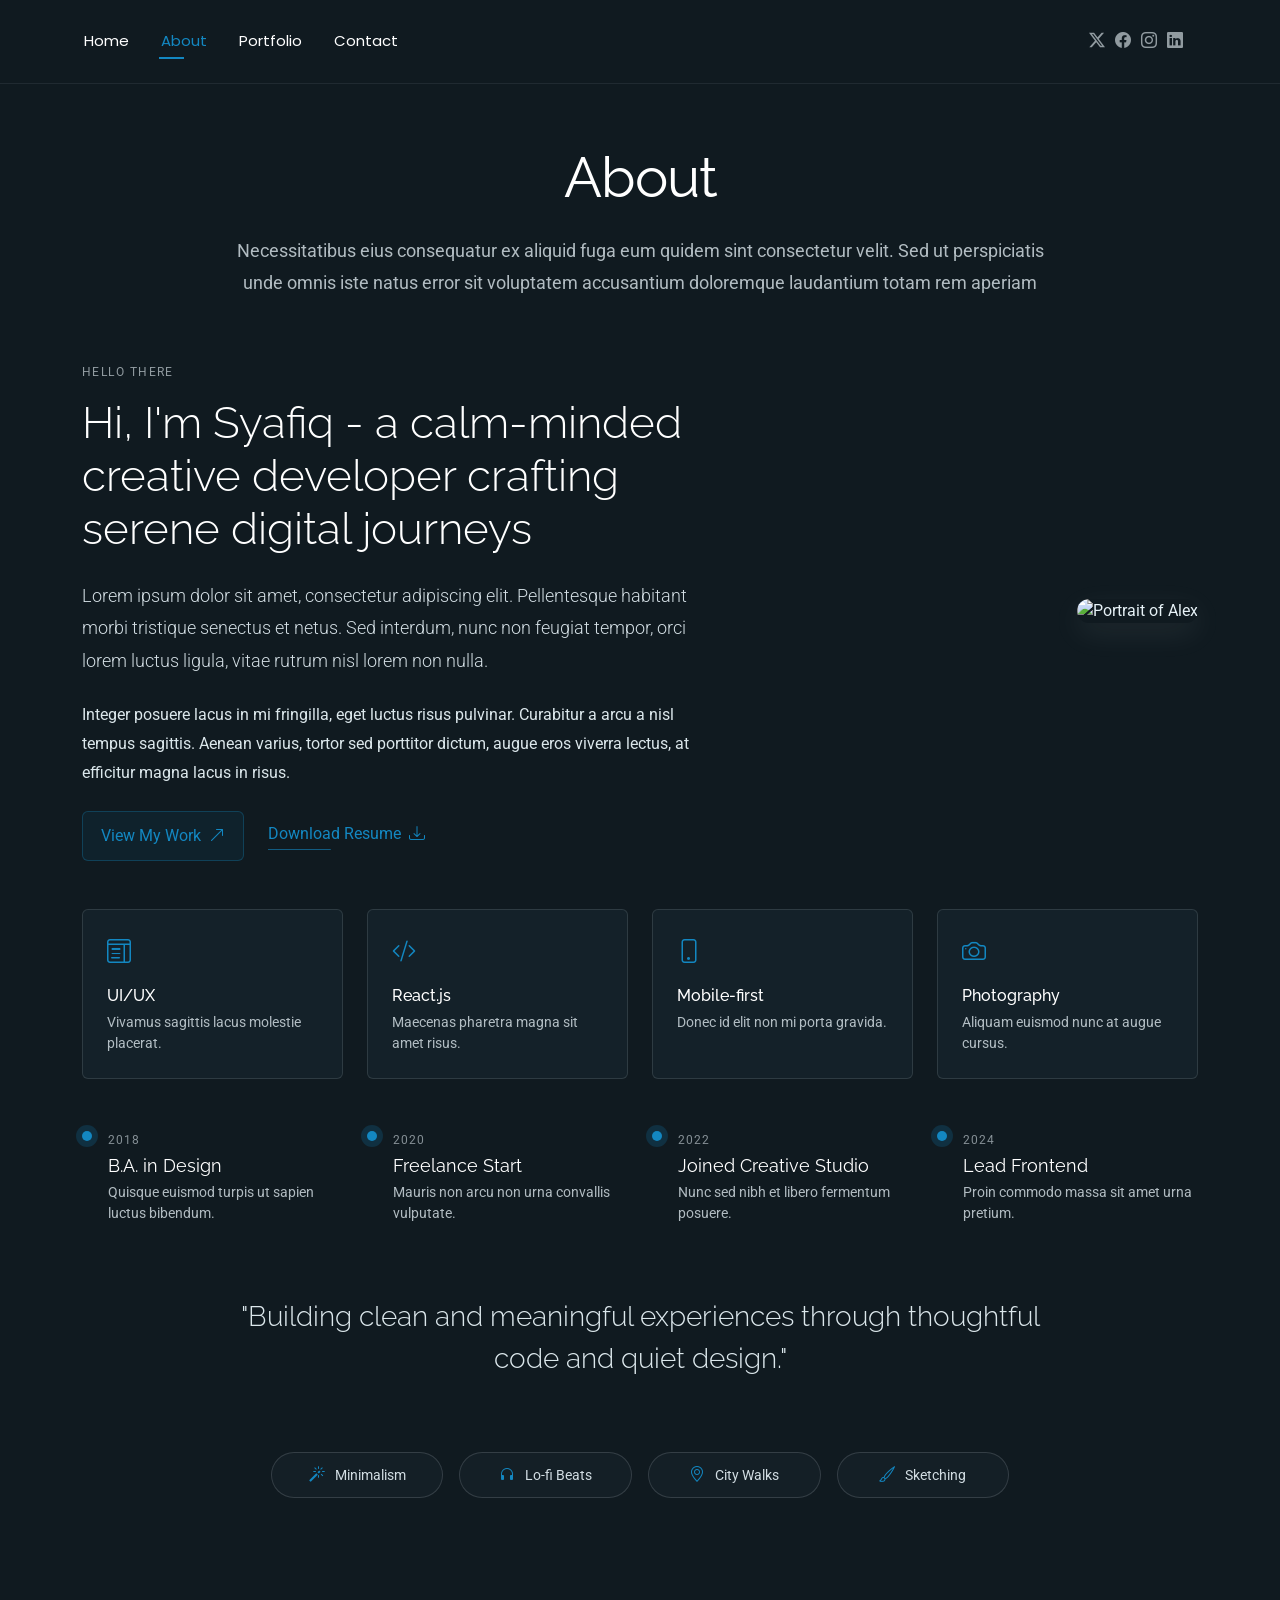
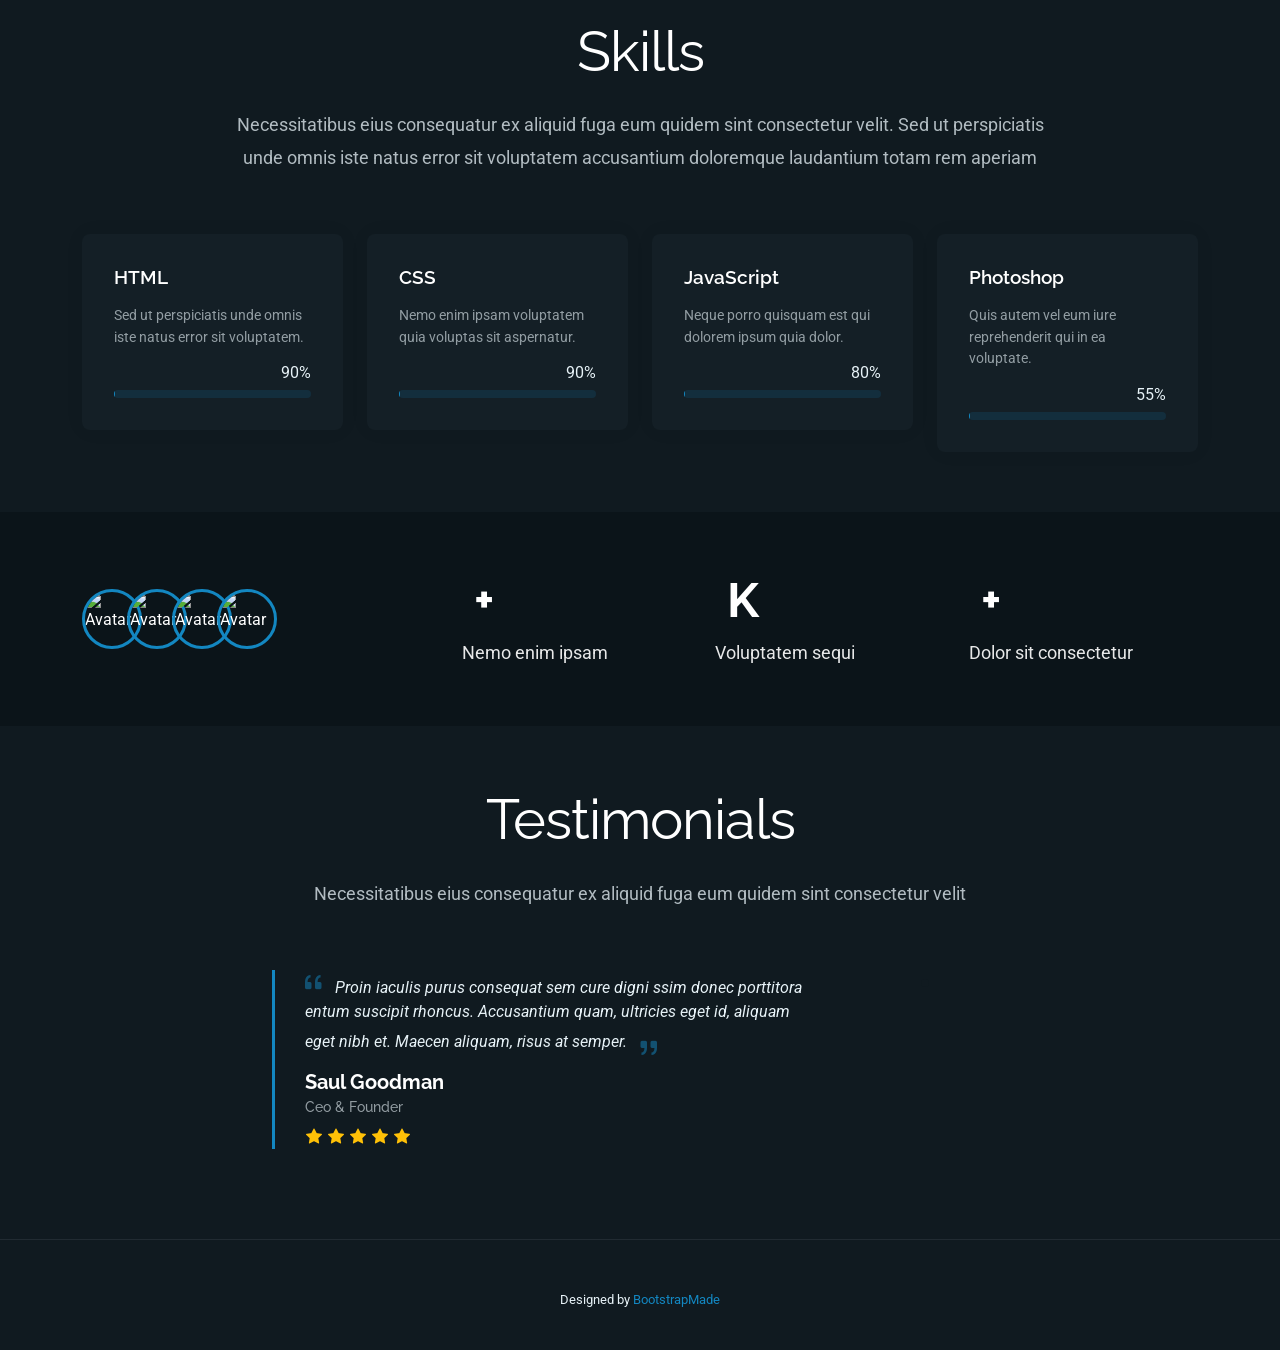
==== commit 06e179c2: "Update" ====
--- a/about.html
+++ b/about.html
@@ -1,529 +1,627 @@
 <!DOCTYPE html>
 <html lang="en">
-
-<head>
-  <meta charset="utf-8">
-  <meta content="width=device-width, initial-scale=1.0" name="viewport">
-  <title>About - FolioOne Bootstrap Template</title>
-  <meta name="description" content="">
-  <meta name="keywords" content="">
-
-  <!-- Favicons -->
-  <link href="assets/img/favicon.png" rel="icon">
-  <link href="assets/img/apple-touch-icon.png" rel="apple-touch-icon">
-
-  <!-- Fonts -->
-  <link href="https://fonts.googleapis.com" rel="preconnect">
-  <link href="https://fonts.gstatic.com" rel="preconnect" crossorigin>
-  <link href="https://fonts.googleapis.com/css2?family=Roboto:ital,wght@0,100;0,300;0,400;0,500;0,700;0,900;1,100;1,300;1,400;1,500;1,700;1,900&family=Poppins:ital,wght@0,100;0,200;0,300;0,400;0,500;0,600;0,700;0,800;0,900;1,100;1,200;1,300;1,400;1,500;1,600;1,700;1,800;1,900&family=Raleway:ital,wght@0,100;0,200;0,300;0,400;0,500;0,600;0,700;0,800;0,900;1,100;1,200;1,300;1,400;1,500;1,600;1,700;1,800;1,900&display=swap" rel="stylesheet">
-
-  <!-- Vendor CSS Files -->
-  <link href="assets/vendor/bootstrap/css/bootstrap.min.css" rel="stylesheet">
-  <link href="assets/vendor/bootstrap-icons/bootstrap-icons.css" rel="stylesheet">
-  <link href="assets/vendor/aos/aos.css" rel="stylesheet">
-  <link href="assets/vendor/swiper/swiper-bundle.min.css" rel="stylesheet">
-  <link href="assets/vendor/glightbox/css/glightbox.min.css" rel="stylesheet">
-
-  <!-- Main CSS File -->
-  <link href="assets/css/main.css" rel="stylesheet">
-
-  <!-- =======================================================
+  <head>
+    <meta charset="utf-8" />
+    <meta content="width=device-width, initial-scale=1.0" name="viewport" />
+    <title>Portfolio - Muhammad Syafiq Andiansyah</title>
+    <meta name="description" content="" />
+    <meta name="keywords" content="" />
+
+    <!-- Favicons -->
+    <link href="assets/img/favicon.png" rel="icon" />
+    <link href="assets/img/apple-touch-icon.png" rel="apple-touch-icon" />
+
+    <!-- Fonts -->
+    <link href="https://fonts.googleapis.com" rel="preconnect" />
+    <link href="https://fonts.gstatic.com" rel="preconnect" crossorigin />
+    <link
+      href="https://fonts.googleapis.com/css2?family=Roboto:ital,wght@0,100;0,300;0,400;0,500;0,700;0,900;1,100;1,300;1,400;1,500;1,700;1,900&family=Poppins:ital,wght@0,100;0,200;0,300;0,400;0,500;0,600;0,700;0,800;0,900;1,100;1,200;1,300;1,400;1,500;1,600;1,700;1,800;1,900&family=Raleway:ital,wght@0,100;0,200;0,300;0,400;0,500;0,600;0,700;0,800;0,900;1,100;1,200;1,300;1,400;1,500;1,600;1,700;1,800;1,900&display=swap"
+      rel="stylesheet"
+    />
+
+    <!-- Vendor CSS Files -->
+    <link href="assets/vendor/bootstrap/css/bootstrap.min.css" rel="stylesheet" />
+    <link href="assets/vendor/bootstrap-icons/bootstrap-icons.css" rel="stylesheet" />
+    <link href="assets/vendor/aos/aos.css" rel="stylesheet" />
+    <link href="assets/vendor/swiper/swiper-bundle.min.css" rel="stylesheet" />
+    <link href="assets/vendor/glightbox/css/glightbox.min.css" rel="stylesheet" />
+
+    <!-- Main CSS File -->
+    <link href="assets/css/main.css" rel="stylesheet" />
+
+    <!-- =======================================================
   * Template Name: FolioOne
   * Template URL: https://bootstrapmade.com/folioone-bootstrap-portfolio-website-template/
   * Updated: Aug 23 2025 with Bootstrap v5.3.7
   * Author: BootstrapMade.com
   * License: https://bootstrapmade.com/license/
   ======================================================== -->
-</head>
-
-<body class="about-page">
-
-  <header id="header" class="header d-flex align-items-center light-background sticky-top">
-    <div class="container position-relative d-flex align-items-center justify-content-between">
-
-      <!-- <a href="index.html" class="logo d-flex align-items-center me-auto me-xl-0">
+  </head>
+
+  <body class="about-page">
+    <header id="header" class="header d-flex align-items-center light-background sticky-top">
+      <div class="container position-relative d-flex align-items-center justify-content-between">
+        <!-- <a href="index.html" class="logo d-flex align-items-center me-auto me-xl-0">
       <img src="assets/img/logo.webp" alt="">
       <h1 class="sitename">FolioOne</h1> 
     </a> -->
 
-      <nav id="navmenu" class="navmenu">
-        <ul>
-          <li><a href="index.html">Home</a></li>
-          <li><a href="about.html" class="active">About</a></li>
-          <li><a href="resume.html">Resume</a></li>
-          <li><a href="services.html">Services</a></li>
-          <li><a href="portfolio.html">Portfolio</a></li>
-          <li class="dropdown"><a href="#"><span>Dropdown</span> <i class="bi bi-chevron-down toggle-dropdown"></i></a>
-            <ul>
-              <li><a href="#">Dropdown 1</a></li>
-              <li class="dropdown"><a href="#"><span>Deep Dropdown</span> <i class="bi bi-chevron-down toggle-dropdown"></i></a>
-                <ul>
-                  <li><a href="#">Deep Dropdown 1</a></li>
-                  <li><a href="#">Deep Dropdown 2</a></li>
-                  <li><a href="#">Deep Dropdown 3</a></li>
-                  <li><a href="#">Deep Dropdown 4</a></li>
-                  <li><a href="#">Deep Dropdown 5</a></li>
-                </ul>
-              </li>
-              <li><a href="#">Dropdown 2</a></li>
-              <li><a href="#">Dropdown 3</a></li>
-              <li><a href="#">Dropdown 4</a></li>
-            </ul>
-          </li>
-          <li><a href="contact.html">Contact</a></li>
-        </ul>
-        <i class="mobile-nav-toggle d-xl-none bi bi-list"></i>
-      </nav>
-
-      <div class="header-social-links">
-        <a href="#" class="twitter"><i class="bi bi-twitter-x"></i></a>
-        <a href="#" class="facebook"><i class="bi bi-facebook"></i></a>
-        <a href="#" class="instagram"><i class="bi bi-instagram"></i></a>
-        <a href="#" class="linkedin"><i class="bi bi-linkedin"></i></a>
+        <nav id="navmenu" class="navmenu">
+          <ul>
+            <li><a href="index.html">Home</a></li>
+            <li><a href="about.html" class="active">About</a></li>
+            <li><a href="portfolio.html">Portfolio</a></li>
+            <li><a href="contact.html">Contact</a></li>
+          </ul>
+
+          <i class="mobile-nav-toggle d-xl-none bi bi-list"></i>
+        </nav>
+
+        <div class="header-social-links">
+          <a href="#" class="twitter"><i class="bi bi-twitter-x"></i></a>
+          <a href="#" class="facebook"><i class="bi bi-facebook"></i></a>
+          <a href="#" class="instagram"><i class="bi bi-instagram"></i></a>
+          <a href="#" class="linkedin"><i class="bi bi-linkedin"></i></a>
+        </div>
       </div>
-
-    </div>
-  </header>
-
-  <main class="main">
-
-    <!-- About Section -->
-    <section id="about" class="about section">
-
-      <!-- Section Title -->
-      <div class="container section-title" data-aos="fade-up">
-        <h2>About</h2>
-        <p>Necessitatibus eius consequatur ex aliquid fuga eum quidem sint consectetur velit. Sed ut perspiciatis unde omnis iste natus error sit voluptatem accusantium doloremque laudantium totam rem aperiam</p>
-      </div><!-- End Section Title -->
-
-      <div class="container" data-aos="fade-up" data-aos-delay="100">
-
-        <!-- Intro + Photo -->
-        <div class="row align-items-center justify-content-between gy-5 mb-5">
-          <div class="col-lg-7" data-aos="fade-right" data-aos-delay="150">
-            <div class="intro-content">
-              <span class="eyebrow">Hello there</span>
-              <h2 class="headline">Hi, I'm Syafiq - a calm-minded creative developer crafting serene digital journeys</h2>
-              <p class="lead">
-                Lorem ipsum dolor sit amet, consectetur adipiscing elit. Pellentesque habitant morbi tristique senectus et netus. Sed interdum, nunc non feugiat tempor, orci lorem luctus ligula, vitae rutrum nisl lorem non nulla.
-              </p>
-              <p>
-                Integer posuere lacus in mi fringilla, eget luctus risus pulvinar. Curabitur a arcu a nisl tempus sagittis. Aenean varius, tortor sed porttitor dictum, augue eros viverra lectus, at efficitur magna lacus in risus.
-              </p>
-
-              <div class="cta-group">
-                <a href="#portfolio" class="btn-ghost">
-                  View My Work <i class="bi bi-arrow-up-right"></i>
-                </a>
-                <a href="#" class="link-underline">
-                  Download Resume <i class="bi bi-download"></i>
-                </a>
-              </div>
+    </header>
+
+    <main class="main">
+      <!-- About Section -->
+      <section id="about" class="about section">
+        <!-- Section Title -->
+        <div class="container section-title" data-aos="fade-up">
+          <h2>About</h2>
+          <p>
+            Necessitatibus eius consequatur ex aliquid fuga eum quidem sint consectetur velit. Sed
+            ut perspiciatis unde omnis iste natus error sit voluptatem accusantium doloremque
+            laudantium totam rem aperiam
+          </p>
+        </div>
+        <!-- End Section Title -->
+
+        <div class="container" data-aos="fade-up" data-aos-delay="100">
+          <!-- Intro + Photo -->
+          <div class="row align-items-center justify-content-between gy-5 mb-5">
+            <div class="col-lg-7" data-aos="fade-right" data-aos-delay="150">
+              <div class="intro-content">
+                <span class="eyebrow">Hello there</span>
+                <h2 class="headline">
+                  Hi, I'm Syafiq - a calm-minded creative developer crafting serene digital journeys
+                </h2>
+                <p class="lead">
+                  Lorem ipsum dolor sit amet, consectetur adipiscing elit. Pellentesque habitant
+                  morbi tristique senectus et netus. Sed interdum, nunc non feugiat tempor, orci
+                  lorem luctus ligula, vitae rutrum nisl lorem non nulla.
+                </p>
+                <p>
+                  Integer posuere lacus in mi fringilla, eget luctus risus pulvinar. Curabitur a
+                  arcu a nisl tempus sagittis. Aenean varius, tortor sed porttitor dictum, augue
+                  eros viverra lectus, at efficitur magna lacus in risus.
+                </p>
+
+                <div class="cta-group">
+                  <a href="#portfolio" class="btn-ghost">
+                    View My Work
+                    <i class="bi bi-arrow-up-right"></i>
+                  </a>
+                  <a href="#" class="link-underline">
+                    Download Resume
+                    <i class="bi bi-download"></i>
+                  </a>
+                </div>
+              </div>
+            </div>
+
+            <div class="col-lg-5" data-aos="zoom-in" data-aos-delay="250">
+              <figure class="profile-figure text-center text-lg-end">
+                <img
+                  src="assets/img/profile/profile-square-11.webp"
+                  alt="Portrait of Alex"
+                  class="img-fluid profile-photo"
+                />
+              </figure>
             </div>
           </div>
-
-          <div class="col-lg-5" data-aos="zoom-in" data-aos-delay="250">
-            <figure class="profile-figure text-center text-lg-end">
-              <img src="assets/img/profile/profile-square-11.webp" alt="Portrait of Alex" class="img-fluid profile-photo">
-            </figure>
+          <!-- End Intro + Photo -->
+
+          <!-- Skills Grid -->
+          <div class="mb-5">
+            <div class="row g-4">
+              <div class="col-6 col-md-4 col-lg-3" data-aos="fade-up" data-aos-delay="120">
+                <div class="skill-item">
+                  <i class="bi bi-layout-text-window"></i>
+                  <h3>UI/UX</h3>
+                  <p>Vivamus sagittis lacus molestie placerat.</p>
+                </div>
+              </div>
+              <div class="col-6 col-md-4 col-lg-3" data-aos="fade-up" data-aos-delay="180">
+                <div class="skill-item">
+                  <i class="bi bi-code-slash"></i>
+                  <h3>React.js</h3>
+                  <p>Maecenas pharetra magna sit amet risus.</p>
+                </div>
+              </div>
+              <div class="col-6 col-md-4 col-lg-3" data-aos="fade-up" data-aos-delay="240">
+                <div class="skill-item">
+                  <i class="bi bi-phone"></i>
+                  <h3>Mobile-first</h3>
+                  <p>Donec id elit non mi porta gravida.</p>
+                </div>
+              </div>
+              <div class="col-6 col-md-4 col-lg-3" data-aos="fade-up" data-aos-delay="300">
+                <div class="skill-item">
+                  <i class="bi bi-camera"></i>
+                  <h3>Photography</h3>
+                  <p>Aliquam euismod nunc at augue cursus.</p>
+                </div>
+              </div>
+            </div>
           </div>
-        </div>
-        <!-- End Intro + Photo -->
-
-        <!-- Skills Grid -->
-        <div class="mb-5">
-          <div class="row g-4">
-            <div class="col-6 col-md-4 col-lg-3" data-aos="fade-up" data-aos-delay="120">
-              <div class="skill-item">
-                <i class="bi bi-layout-text-window"></i>
-                <h3>UI/UX</h3>
-                <p>Vivamus sagittis lacus molestie placerat.</p>
-              </div>
-            </div>
-            <div class="col-6 col-md-4 col-lg-3" data-aos="fade-up" data-aos-delay="180">
-              <div class="skill-item">
-                <i class="bi bi-code-slash"></i>
-                <h3>React.js</h3>
-                <p>Maecenas pharetra magna sit amet risus.</p>
-              </div>
-            </div>
-            <div class="col-6 col-md-4 col-lg-3" data-aos="fade-up" data-aos-delay="240">
-              <div class="skill-item">
-                <i class="bi bi-phone"></i>
-                <h3>Mobile-first</h3>
-                <p>Donec id elit non mi porta gravida.</p>
-              </div>
-            </div>
-            <div class="col-6 col-md-4 col-lg-3" data-aos="fade-up" data-aos-delay="300">
-              <div class="skill-item">
-                <i class="bi bi-camera"></i>
-                <h3>Photography</h3>
-                <p>Aliquam euismod nunc at augue cursus.</p>
+          <!-- End Skills Grid -->
+
+          <!-- Journey Timeline -->
+          <div class="mb-5">
+            <div class="row g-4">
+              <div class="col-md-6 col-lg-3" data-aos="fade-up" data-aos-delay="120">
+                <article class="timeline-item">
+                  <span class="dot"></span>
+                  <time>2018</time>
+                  <h4>B.A. in Design</h4>
+                  <p>Quisque euismod turpis ut sapien luctus bibendum.</p>
+                </article>
+              </div>
+              <div class="col-md-6 col-lg-3" data-aos="fade-up" data-aos-delay="180">
+                <article class="timeline-item">
+                  <span class="dot"></span>
+                  <time>2020</time>
+                  <h4>Freelance Start</h4>
+                  <p>Mauris non arcu non urna convallis vulputate.</p>
+                </article>
+              </div>
+              <div class="col-md-6 col-lg-3" data-aos="fade-up" data-aos-delay="240">
+                <article class="timeline-item">
+                  <span class="dot"></span>
+                  <time>2022</time>
+                  <h4>Joined Creative Studio</h4>
+                  <p>Nunc sed nibh et libero fermentum posuere.</p>
+                </article>
+              </div>
+              <div class="col-md-6 col-lg-3" data-aos="fade-up" data-aos-delay="300">
+                <article class="timeline-item">
+                  <span class="dot"></span>
+                  <time>2024</time>
+                  <h4>Lead Frontend</h4>
+                  <p>Proin commodo massa sit amet urna pretium.</p>
+                </article>
               </div>
             </div>
           </div>
-        </div>
-        <!-- End Skills Grid -->
-
-        <!-- Journey Timeline -->
-        <div class="mb-5">
-          <div class="row g-4">
-            <div class="col-md-6 col-lg-3" data-aos="fade-up" data-aos-delay="120">
-              <article class="timeline-item">
-                <span class="dot"></span>
-                <time>2018</time>
-                <h4>B.A. in Design</h4>
-                <p>Quisque euismod turpis ut sapien luctus bibendum.</p>
-              </article>
-            </div>
-            <div class="col-md-6 col-lg-3" data-aos="fade-up" data-aos-delay="180">
-              <article class="timeline-item">
-                <span class="dot"></span>
-                <time>2020</time>
-                <h4>Freelance Start</h4>
-                <p>Mauris non arcu non urna convallis vulputate.</p>
-              </article>
-            </div>
-            <div class="col-md-6 col-lg-3" data-aos="fade-up" data-aos-delay="240">
-              <article class="timeline-item">
-                <span class="dot"></span>
-                <time>2022</time>
-                <h4>Joined Creative Studio</h4>
-                <p>Nunc sed nibh et libero fermentum posuere.</p>
-              </article>
-            </div>
+          <!-- End Journey Timeline -->
+
+          <!-- Quote -->
+          <blockquote
+            class="personal-quote text-center mb-5"
+            data-aos="fade-down"
+            data-aos-delay="200"
+          >
+            <p>
+              "Building clean and meaningful experiences through thoughtful code and quiet design."
+            </p>
+          </blockquote>
+          <!-- End Quote -->
+
+          <!-- Fun Facts -->
+          <div class="row g-3 justify-content-center">
+            <div class="col-6 col-md-3 col-lg-2" data-aos="zoom-in" data-aos-delay="120">
+              <div class="fact-pill">
+                <i class="bi bi-magic"></i>
+                <span>Minimalism</span>
+              </div>
+            </div>
+            <div class="col-6 col-md-3 col-lg-2" data-aos="zoom-in" data-aos-delay="160">
+              <div class="fact-pill">
+                <i class="bi bi-headphones"></i>
+                <span>Lo-fi Beats</span>
+              </div>
+            </div>
+            <div class="col-6 col-md-3 col-lg-2" data-aos="zoom-in" data-aos-delay="200">
+              <div class="fact-pill">
+                <i class="bi bi-geo-alt"></i>
+                <span>City Walks</span>
+              </div>
+            </div>
+            <div class="col-6 col-md-3 col-lg-2" data-aos="zoom-in" data-aos-delay="240">
+              <div class="fact-pill">
+                <i class="bi bi-brush"></i>
+                <span>Sketching</span>
+              </div>
+            </div>
+          </div>
+          <!-- End Fun Facts -->
+        </div>
+      </section>
+      <!-- /About Section -->
+
+      <!-- Skills Section -->
+      <section id="skills" class="skills section">
+        <!-- Section Title -->
+        <div class="container section-title" data-aos="fade-up">
+          <h2>Skills</h2>
+          <p>
+            Necessitatibus eius consequatur ex aliquid fuga eum quidem sint consectetur velit. Sed
+            ut perspiciatis unde omnis iste natus error sit voluptatem accusantium doloremque
+            laudantium totam rem aperiam
+          </p>
+        </div>
+        <!-- End Section Title -->
+
+        <div class="container" data-aos="fade-up" data-aos-delay="100">
+          <div class="row g-4 skills-animation">
+            <div class="col-md-6 col-lg-3" data-aos="fade-up" data-aos-delay="100">
+              <div class="skill-box">
+                <h3>HTML</h3>
+                <p>Sed ut perspiciatis unde omnis iste natus error sit voluptatem.</p>
+                <span class="text-end d-block">90%</span>
+                <div class="progress">
+                  <div
+                    class="progress-bar"
+                    role="progressbar"
+                    aria-valuenow="90"
+                    aria-valuemin="0"
+                    aria-valuemax="100"
+                  ></div>
+                </div>
+              </div>
+            </div>
+
+            <div class="col-md-6 col-lg-3" data-aos="fade-up" data-aos-delay="200">
+              <div class="skill-box">
+                <h3>CSS</h3>
+                <p>Nemo enim ipsam voluptatem quia voluptas sit aspernatur.</p>
+                <span class="text-end d-block">90%</span>
+                <div class="progress">
+                  <div
+                    class="progress-bar"
+                    role="progressbar"
+                    aria-valuenow="95"
+                    aria-valuemin="0"
+                    aria-valuemax="100"
+                  ></div>
+                </div>
+              </div>
+            </div>
+
             <div class="col-md-6 col-lg-3" data-aos="fade-up" data-aos-delay="300">
-              <article class="timeline-item">
-                <span class="dot"></span>
-                <time>2024</time>
-                <h4>Lead Frontend</h4>
-                <p>Proin commodo massa sit amet urna pretium.</p>
-              </article>
+              <div class="skill-box">
+                <h3>JavaScript</h3>
+                <p>Neque porro quisquam est qui dolorem ipsum quia dolor.</p>
+                <span class="text-end d-block">80%</span>
+                <div class="progress">
+                  <div
+                    class="progress-bar"
+                    role="progressbar"
+                    aria-valuenow="80"
+                    aria-valuemin="0"
+                    aria-valuemax="100"
+                  ></div>
+                </div>
+              </div>
+            </div>
+
+            <div class="col-md-6 col-lg-3" data-aos="fade-up" data-aos-delay="400">
+              <div class="skill-box">
+                <h3>Photoshop</h3>
+                <p>Quis autem vel eum iure reprehenderit qui in ea voluptate.</p>
+                <span class="text-end d-block">55%</span>
+                <div class="progress">
+                  <div
+                    class="progress-bar"
+                    role="progressbar"
+                    aria-valuenow="55"
+                    aria-valuemin="0"
+                    aria-valuemax="100"
+                  ></div>
+                </div>
+              </div>
             </div>
           </div>
         </div>
-        <!-- End Journey Timeline -->
-
-        <!-- Quote -->
-        <blockquote class="personal-quote text-center mb-5" data-aos="fade-down" data-aos-delay="200">
-          <p>"Building clean and meaningful experiences through thoughtful code and quiet design."</p>
-        </blockquote>
-        <!-- End Quote -->
-
-        <!-- Fun Facts -->
-        <div class="row g-3 justify-content-center">
-          <div class="col-6 col-md-3 col-lg-2" data-aos="zoom-in" data-aos-delay="120">
-            <div class="fact-pill">
-              <i class="bi bi-magic"></i>
-              <span>Minimalism</span>
+      </section>
+      <!-- /Skills Section -->
+
+      <!-- Stats Section -->
+      <section id="stats" class="stats section dark-background">
+        <div class="container" data-aos="fade-up" data-aos-delay="100">
+          <div class="row align-items-center">
+            <div class="col-lg-4" data-aos="fade-up" data-aos-delay="200">
+              <div class="avatars d-flex align-items-center">
+                <img
+                  src="assets/img/person/person-m-2.webp"
+                  alt="Avatar 1"
+                  class="rounded-circle"
+                  loading="lazy"
+                />
+                <img
+                  src="assets/img/person/person-m-3.webp"
+                  alt="Avatar 2"
+                  class="rounded-circle"
+                  loading="lazy"
+                />
+                <img
+                  src="assets/img/person/person-f-5.webp"
+                  alt="Avatar 3"
+                  class="rounded-circle"
+                  loading="lazy"
+                />
+                <img
+                  src="assets/img/person/person-m-5.webp"
+                  alt="Avatar 4"
+                  class="rounded-circle"
+                  loading="lazy"
+                />
+              </div>
+            </div>
+
+            <div class="col-lg-8">
+              <div class="row counters">
+                <div class="col-md-4" data-aos="fade-up" data-aos-delay="300">
+                  <h2>
+                    <span
+                      data-purecounter-start="0"
+                      data-purecounter-end="185"
+                      data-purecounter-duration="1"
+                      class="purecounter"
+                    ></span>
+                    +
+                  </h2>
+                  <p>Nemo enim ipsam</p>
+                </div>
+
+                <div class="col-md-4" data-aos="fade-up" data-aos-delay="400">
+                  <h2>
+                    <span
+                      data-purecounter-start="0"
+                      data-purecounter-end="32"
+                      data-purecounter-duration="1"
+                      class="purecounter"
+                    ></span>
+                    K
+                  </h2>
+                  <p>Voluptatem sequi</p>
+                </div>
+
+                <div class="col-md-4" data-aos="fade-up" data-aos-delay="500">
+                  <h2>
+                    <span
+                      data-purecounter-start="0"
+                      data-purecounter-end="128"
+                      data-purecounter-duration="1"
+                      class="purecounter"
+                    ></span>
+                    +
+                  </h2>
+                  <p>Dolor sit consectetur</p>
+                </div>
+              </div>
             </div>
           </div>
-          <div class="col-6 col-md-3 col-lg-2" data-aos="zoom-in" data-aos-delay="160">
-            <div class="fact-pill">
-              <i class="bi bi-headphones"></i>
-              <span>Lo-fi Beats</span>
-            </div>
+        </div>
+      </section>
+      <!-- /Stats Section -->
+
+      <!-- Testimonials Section -->
+      <section id="testimonials" class="testimonials section">
+        <!-- Section Title -->
+        <div class="container section-title" data-aos="fade-up">
+          <h2>Testimonials</h2>
+          <p>Necessitatibus eius consequatur ex aliquid fuga eum quidem sint consectetur velit</p>
+        </div>
+        <!-- End Section Title -->
+
+        <div class="container" data-aos="fade-up" data-aos-delay="100">
+          <div class="swiper init-swiper">
+            <script type="application/json" class="swiper-config">
+              {
+                "loop": true,
+                "speed": 600,
+                "autoplay": {
+                  "delay": 5000
+                },
+                "slidesPerView": "auto",
+                "pagination": {
+                  "el": ".swiper-pagination",
+                  "type": "bullets",
+                  "clickable": true
+                }
+              }
+            </script>
+            <div class="swiper-wrapper">
+              <div class="swiper-slide">
+                <div class="testimonial-item">
+                  <div class="row gy-4 justify-content-center">
+                    <div class="col-lg-6">
+                      <div class="testimonial-content">
+                        <p>
+                          <i class="bi bi-quote quote-icon-left"></i>
+                          <span>
+                            Proin iaculis purus consequat sem cure digni ssim donec porttitora entum
+                            suscipit rhoncus. Accusantium quam, ultricies eget id, aliquam eget nibh
+                            et. Maecen aliquam, risus at semper.
+                          </span>
+                          <i class="bi bi-quote quote-icon-right"></i>
+                        </p>
+                        <h3>Saul Goodman</h3>
+                        <h4>Ceo &amp; Founder</h4>
+                        <div class="stars">
+                          <i class="bi bi-star-fill"></i>
+                          <i class="bi bi-star-fill"></i>
+                          <i class="bi bi-star-fill"></i>
+                          <i class="bi bi-star-fill"></i>
+                          <i class="bi bi-star-fill"></i>
+                        </div>
+                      </div>
+                    </div>
+                    <div class="col-lg-2 text-center">
+                      <img
+                        src="assets/img/person/person-m-9.webp"
+                        class="img-fluid testimonial-img"
+                        alt=""
+                      />
+                    </div>
+                  </div>
+                </div>
+              </div>
+              <!-- End testimonial item -->
+
+              <div class="swiper-slide">
+                <div class="testimonial-item">
+                  <div class="row gy-4 justify-content-center">
+                    <div class="col-lg-6">
+                      <div class="testimonial-content">
+                        <p>
+                          <i class="bi bi-quote quote-icon-left"></i>
+                          <span>
+                            Export tempor illum tamen malis malis eram quae irure esse labore quem
+                            cillum quid cillum eram malis quorum velit fore eram velit sunt aliqua
+                            noster fugiat irure amet legam anim culpa.
+                          </span>
+                          <i class="bi bi-quote quote-icon-right"></i>
+                        </p>
+                        <h3>Sara Wilsson</h3>
+                        <h4>Designer</h4>
+                        <div class="stars">
+                          <i class="bi bi-star-fill"></i>
+                          <i class="bi bi-star-fill"></i>
+                          <i class="bi bi-star-fill"></i>
+                          <i class="bi bi-star-fill"></i>
+                          <i class="bi bi-star-fill"></i>
+                        </div>
+                      </div>
+                    </div>
+                    <div class="col-lg-2 text-center">
+                      <img
+                        src="assets/img/person/person-f-5.webp"
+                        class="img-fluid testimonial-img"
+                        alt=""
+                      />
+                    </div>
+                  </div>
+                </div>
+              </div>
+              <!-- End testimonial item -->
+
+              <div class="swiper-slide">
+                <div class="testimonial-item">
+                  <div class="row gy-4 justify-content-center">
+                    <div class="col-lg-6">
+                      <div class="testimonial-content">
+                        <p>
+                          <i class="bi bi-quote quote-icon-left"></i>
+                          <span>
+                            Enim nisi quem export duis labore cillum quae magna enim sint quorum
+                            nulla quem veniam duis minim tempor labore quem eram duis noster aute
+                            amet eram fore quis sint minim.
+                          </span>
+                          <i class="bi bi-quote quote-icon-right"></i>
+                        </p>
+                        <h3>Jena Karlis</h3>
+                        <h4>Store Owner</h4>
+                        <div class="stars">
+                          <i class="bi bi-star-fill"></i>
+                          <i class="bi bi-star-fill"></i>
+                          <i class="bi bi-star-fill"></i>
+                          <i class="bi bi-star-fill"></i>
+                          <i class="bi bi-star-fill"></i>
+                        </div>
+                      </div>
+                    </div>
+                    <div class="col-lg-2 text-center">
+                      <img
+                        src="assets/img/person/person-f-12.webp"
+                        class="img-fluid testimonial-img"
+                        alt=""
+                      />
+                    </div>
+                  </div>
+                </div>
+              </div>
+              <!-- End testimonial item -->
+
+              <div class="swiper-slide">
+                <div class="testimonial-item">
+                  <div class="row gy-4 justify-content-center">
+                    <div class="col-lg-6">
+                      <div class="testimonial-content">
+                        <p>
+                          <i class="bi bi-quote quote-icon-left"></i>
+                          <span>
+                            Fugiat enim eram quae cillum dolore dolor amet nulla culpa multos export
+                            minim fugiat minim velit minim dolor enim duis veniam ipsum anim magna
+                            sunt elit fore quem dolore labore illum veniam.
+                          </span>
+                          <i class="bi bi-quote quote-icon-right"></i>
+                        </p>
+                        <h3>John Larson</h3>
+                        <h4>Entrepreneur</h4>
+                        <div class="stars">
+                          <i class="bi bi-star-fill"></i>
+                          <i class="bi bi-star-fill"></i>
+                          <i class="bi bi-star-fill"></i>
+                          <i class="bi bi-star-fill"></i>
+                          <i class="bi bi-star-fill"></i>
+                        </div>
+                      </div>
+                    </div>
+                    <div class="col-lg-2 text-center">
+                      <img
+                        src="assets/img/person/person-m-12.webp"
+                        class="img-fluid testimonial-img"
+                        alt=""
+                      />
+                    </div>
+                  </div>
+                </div>
+              </div>
+              <!-- End testimonial item -->
+            </div>
+            <div class="swiper-pagination"></div>
           </div>
-          <div class="col-6 col-md-3 col-lg-2" data-aos="zoom-in" data-aos-delay="200">
-            <div class="fact-pill">
-              <i class="bi bi-geo-alt"></i>
-              <span>City Walks</span>
-            </div>
-          </div>
-          <div class="col-6 col-md-3 col-lg-2" data-aos="zoom-in" data-aos-delay="240">
-            <div class="fact-pill">
-              <i class="bi bi-brush"></i>
-              <span>Sketching</span>
-            </div>
-          </div>
-        </div>
-        <!-- End Fun Facts -->
-
+        </div>
+      </section>
+      <!-- /Testimonials Section -->
+    </main>
+
+    <footer id="footer" class="footer">
+      <div class="container text-center">
+        <div class="credits">
+          Designed by
+          <a href="https://bootstrapmade.com/">BootstrapMade</a>
+        </div>
       </div>
-
-    </section><!-- /About Section -->
-
-    <!-- Skills Section -->
-    <section id="skills" class="skills section">
-
-      <!-- Section Title -->
-      <div class="container section-title" data-aos="fade-up">
-        <h2>Skills</h2>
-        <p>Necessitatibus eius consequatur ex aliquid fuga eum quidem sint consectetur velit. Sed ut perspiciatis unde omnis iste natus error sit voluptatem accusantium doloremque laudantium totam rem aperiam</p>
-      </div><!-- End Section Title -->
-
-      <div class="container" data-aos="fade-up" data-aos-delay="100">
-
-        <div class="row g-4 skills-animation">
-
-          <div class="col-md-6 col-lg-3" data-aos="fade-up" data-aos-delay="100">
-            <div class="skill-box">
-              <h3>HTML</h3>
-              <p>Sed ut perspiciatis unde omnis iste natus error sit voluptatem.</p>
-              <span class="text-end d-block">90%</span>
-              <div class="progress">
-                <div class="progress-bar" role="progressbar" aria-valuenow="90" aria-valuemin="0" aria-valuemax="100"></div>
-              </div>
-            </div>
-          </div>
-
-          <div class="col-md-6 col-lg-3" data-aos="fade-up" data-aos-delay="200">
-            <div class="skill-box">
-              <h3>CSS</h3>
-              <p>Nemo enim ipsam voluptatem quia voluptas sit aspernatur.</p>
-              <span class="text-end d-block">90%</span>
-              <div class="progress">
-                <div class="progress-bar" role="progressbar" aria-valuenow="95" aria-valuemin="0" aria-valuemax="100"></div>
-              </div>
-            </div>
-          </div>
-
-          <div class="col-md-6 col-lg-3" data-aos="fade-up" data-aos-delay="300">
-            <div class="skill-box">
-              <h3>JavaScript</h3>
-              <p>Neque porro quisquam est qui dolorem ipsum quia dolor.</p>
-              <span class="text-end d-block">80%</span>
-              <div class="progress">
-                <div class="progress-bar" role="progressbar" aria-valuenow="80" aria-valuemin="0" aria-valuemax="100"></div>
-              </div>
-            </div>
-          </div>
-
-          <div class="col-md-6 col-lg-3" data-aos="fade-up" data-aos-delay="400">
-            <div class="skill-box">
-              <h3>Photoshop</h3>
-              <p>Quis autem vel eum iure reprehenderit qui in ea voluptate.</p>
-              <span class="text-end d-block">55%</span>
-              <div class="progress">
-                <div class="progress-bar" role="progressbar" aria-valuenow="55" aria-valuemin="0" aria-valuemax="100">
-                </div>
-              </div>
-            </div>
-          </div>
-
-        </div>
-
-      </div>
-
-    </section><!-- /Skills Section -->
-
-    <!-- Stats Section -->
-    <section id="stats" class="stats section dark-background">
-
-      <div class="container" data-aos="fade-up" data-aos-delay="100">
-
-        <div class="row align-items-center">
-          <div class="col-lg-4" data-aos="fade-up" data-aos-delay="200">
-            <div class="avatars d-flex align-items-center">
-              <img src="assets/img/person/person-m-2.webp" alt="Avatar 1" class="rounded-circle" loading="lazy">
-              <img src="assets/img/person/person-m-3.webp" alt="Avatar 2" class="rounded-circle" loading="lazy">
-              <img src="assets/img/person/person-f-5.webp" alt="Avatar 3" class="rounded-circle" loading="lazy">
-              <img src="assets/img/person/person-m-5.webp" alt="Avatar 4" class="rounded-circle" loading="lazy">
-            </div>
-          </div>
-
-          <div class="col-lg-8">
-            <div class="row counters">
-              <div class="col-md-4" data-aos="fade-up" data-aos-delay="300">
-                <h2><span data-purecounter-start="0" data-purecounter-end="185" data-purecounter-duration="1" class="purecounter"></span>+</h2>
-                <p>Nemo enim ipsam</p>
-              </div>
-
-              <div class="col-md-4" data-aos="fade-up" data-aos-delay="400">
-                <h2><span data-purecounter-start="0" data-purecounter-end="32" data-purecounter-duration="1" class="purecounter"></span>K</h2>
-                <p>Voluptatem sequi</p>
-              </div>
-
-              <div class="col-md-4" data-aos="fade-up" data-aos-delay="500">
-                <h2><span data-purecounter-start="0" data-purecounter-end="128" data-purecounter-duration="1" class="purecounter"></span>+</h2>
-                <p>Dolor sit consectetur</p>
-              </div>
-            </div>
-          </div>
-        </div>
-      </div>
-
-    </section><!-- /Stats Section -->
-
-    <!-- Testimonials Section -->
-    <section id="testimonials" class="testimonials section">
-
-      <!-- Section Title -->
-      <div class="container section-title" data-aos="fade-up">
-        <h2>Testimonials</h2>
-        <p>Necessitatibus eius consequatur ex aliquid fuga eum quidem sint consectetur velit</p>
-      </div><!-- End Section Title -->
-
-      <div class="container" data-aos="fade-up" data-aos-delay="100">
-
-        <div class="swiper init-swiper">
-          <script type="application/json" class="swiper-config">
-            {
-              "loop": true,
-              "speed": 600,
-              "autoplay": {
-                "delay": 5000
-              },
-              "slidesPerView": "auto",
-              "pagination": {
-                "el": ".swiper-pagination",
-                "type": "bullets",
-                "clickable": true
-              }
-            }
-          </script>
-          <div class="swiper-wrapper">
-
-            <div class="swiper-slide">
-              <div class="testimonial-item">
-                <div class="row gy-4 justify-content-center">
-                  <div class="col-lg-6">
-                    <div class="testimonial-content">
-                      <p>
-                        <i class="bi bi-quote quote-icon-left"></i>
-                        <span>Proin iaculis purus consequat sem cure digni ssim donec porttitora entum suscipit rhoncus. Accusantium quam, ultricies eget id, aliquam eget nibh et. Maecen aliquam, risus at semper.</span>
-                        <i class="bi bi-quote quote-icon-right"></i>
-                      </p>
-                      <h3>Saul Goodman</h3>
-                      <h4>Ceo &amp; Founder</h4>
-                      <div class="stars">
-                        <i class="bi bi-star-fill"></i><i class="bi bi-star-fill"></i><i class="bi bi-star-fill"></i><i class="bi bi-star-fill"></i><i class="bi bi-star-fill"></i>
-                      </div>
-                    </div>
-                  </div>
-                  <div class="col-lg-2 text-center">
-                    <img src="assets/img/person/person-m-9.webp" class="img-fluid testimonial-img" alt="">
-                  </div>
-                </div>
-              </div>
-            </div><!-- End testimonial item -->
-
-            <div class="swiper-slide">
-              <div class="testimonial-item">
-                <div class="row gy-4 justify-content-center">
-                  <div class="col-lg-6">
-                    <div class="testimonial-content">
-                      <p>
-                        <i class="bi bi-quote quote-icon-left"></i>
-                        <span>Export tempor illum tamen malis malis eram quae irure esse labore quem cillum quid cillum eram malis quorum velit fore eram velit sunt aliqua noster fugiat irure amet legam anim culpa.</span>
-                        <i class="bi bi-quote quote-icon-right"></i>
-                      </p>
-                      <h3>Sara Wilsson</h3>
-                      <h4>Designer</h4>
-                      <div class="stars">
-                        <i class="bi bi-star-fill"></i><i class="bi bi-star-fill"></i><i class="bi bi-star-fill"></i><i class="bi bi-star-fill"></i><i class="bi bi-star-fill"></i>
-                      </div>
-                    </div>
-                  </div>
-                  <div class="col-lg-2 text-center">
-                    <img src="assets/img/person/person-f-5.webp" class="img-fluid testimonial-img" alt="">
-                  </div>
-                </div>
-              </div>
-            </div><!-- End testimonial item -->
-
-            <div class="swiper-slide">
-              <div class="testimonial-item">
-                <div class="row gy-4 justify-content-center">
-                  <div class="col-lg-6">
-                    <div class="testimonial-content">
-                      <p>
-                        <i class="bi bi-quote quote-icon-left"></i>
-                        <span>Enim nisi quem export duis labore cillum quae magna enim sint quorum nulla quem veniam duis minim tempor labore quem eram duis noster aute amet eram fore quis sint minim.</span>
-                        <i class="bi bi-quote quote-icon-right"></i>
-                      </p>
-                      <h3>Jena Karlis</h3>
-                      <h4>Store Owner</h4>
-                      <div class="stars">
-                        <i class="bi bi-star-fill"></i><i class="bi bi-star-fill"></i><i class="bi bi-star-fill"></i><i class="bi bi-star-fill"></i><i class="bi bi-star-fill"></i>
-                      </div>
-                    </div>
-                  </div>
-                  <div class="col-lg-2 text-center">
-                    <img src="assets/img/person/person-f-12.webp" class="img-fluid testimonial-img" alt="">
-                  </div>
-                </div>
-              </div>
-            </div><!-- End testimonial item -->
-
-            <div class="swiper-slide">
-              <div class="testimonial-item">
-                <div class="row gy-4 justify-content-center">
-                  <div class="col-lg-6">
-                    <div class="testimonial-content">
-                      <p>
-                        <i class="bi bi-quote quote-icon-left"></i>
-                        <span>Fugiat enim eram quae cillum dolore dolor amet nulla culpa multos export minim fugiat minim velit minim dolor enim duis veniam ipsum anim magna sunt elit fore quem dolore labore illum veniam.</span>
-                        <i class="bi bi-quote quote-icon-right"></i>
-                      </p>
-                      <h3>John Larson</h3>
-                      <h4>Entrepreneur</h4>
-                      <div class="stars">
-                        <i class="bi bi-star-fill"></i><i class="bi bi-star-fill"></i><i class="bi bi-star-fill"></i><i class="bi bi-star-fill"></i><i class="bi bi-star-fill"></i>
-                      </div>
-                    </div>
-                  </div>
-                  <div class="col-lg-2 text-center">
-                    <img src="assets/img/person/person-m-12.webp" class="img-fluid testimonial-img" alt="">
-                  </div>
-                </div>
-              </div>
-            </div><!-- End testimonial item -->
-
-          </div>
-          <div class="swiper-pagination"></div>
-        </div>
-
-      </div>
-
-    </section><!-- /Testimonials Section -->
-
-  </main>
-
-  <footer id="footer" class="footer">
-
-    <div class="container">
-      <div class="copyright text-center ">
-        <p>© <span>Copyright</span> <strong class="px-1 sitename">FolioOne</strong> <span>All Rights Reserved<br></span></p>
-      </div>
-      <div class="social-links d-flex justify-content-center">
-        <a href=""><i class="bi bi-twitter-x"></i></a>
-        <a href=""><i class="bi bi-facebook"></i></a>
-        <a href=""><i class="bi bi-instagram"></i></a>
-        <a href=""><i class="bi bi-linkedin"></i></a>
-      </div>
-      <div class="credits">
-        <!-- All the links in the footer should remain intact. -->
-        <!-- You can delete the links only if you've purchased the pro version. -->
-        <!-- Licensing information: https://bootstrapmade.com/license/ -->
-        <!-- Purchase the pro version with working PHP/AJAX contact form: [buy-url] -->
-        Designed by <a href="https://bootstrapmade.com/">BootstrapMade</a>
-      </div>
-    </div>
-
-  </footer>
-
-  <!-- Scroll Top -->
-  <a href="#" id="scroll-top" class="scroll-top d-flex align-items-center justify-content-center"><i class="bi bi-arrow-up-short"></i></a>
-
-  <!-- Preloader -->
-  <div id="preloader"></div>
-
-  <!-- Vendor JS Files -->
-  <script src="assets/vendor/bootstrap/js/bootstrap.bundle.min.js"></script>
-  <script src="assets/vendor/php-email-form/validate.js"></script>
-  <script src="assets/vendor/aos/aos.js"></script>
-  <script src="assets/vendor/typed.js/typed.umd.js"></script>
-  <script src="assets/vendor/waypoints/noframework.waypoints.js"></script>
-  <script src="assets/vendor/purecounter/purecounter_vanilla.js"></script>
-  <script src="assets/vendor/swiper/swiper-bundle.min.js"></script>
-  <script src="assets/vendor/imagesloaded/imagesloaded.pkgd.min.js"></script>
-  <script src="assets/vendor/isotope-layout/isotope.pkgd.min.js"></script>
-  <script src="assets/vendor/glightbox/js/glightbox.min.js"></script>
-
-  <!-- Main JS File -->
-  <script src="assets/js/main.js"></script>
-
-</body>
-
-</html>+    </footer>
+
+    <!-- Scroll Top -->
+    <a href="#" id="scroll-top" class="scroll-top d-flex align-items-center justify-content-center">
+      <i class="bi bi-arrow-up-short"></i>
+    </a>
+
+    <!-- Preloader -->
+    <div id="preloader"></div>
+
+    <!-- Vendor JS Files -->
+    <script src="assets/vendor/bootstrap/js/bootstrap.bundle.min.js"></script>
+    <script src="assets/vendor/php-email-form/validate.js"></script>
+    <script src="assets/vendor/aos/aos.js"></script>
+    <script src="assets/vendor/typed.js/typed.umd.js"></script>
+    <script src="assets/vendor/waypoints/noframework.waypoints.js"></script>
+    <script src="assets/vendor/purecounter/purecounter_vanilla.js"></script>
+    <script src="assets/vendor/swiper/swiper-bundle.min.js"></script>
+    <script src="assets/vendor/imagesloaded/imagesloaded.pkgd.min.js"></script>
+    <script src="assets/vendor/isotope-layout/isotope.pkgd.min.js"></script>
+    <script src="assets/vendor/glightbox/js/glightbox.min.js"></script>
+
+    <!-- Main JS File -->
+    <script src="assets/js/main.js"></script>
+  </body>
+</html>
--- a/assets/css/main.css
+++ b/assets/css/main.css
@@ -3089,3 +3089,24 @@
 }
 
 /* ... (sisa kode .role-details-mu) ... */
+
+/* Batasi ukuran icon gambar di contact section */
+.contact-link .icon img.contact-icon {
+  width: 28px;       /* Lebar icon */
+  height: 28px;      /* Tinggi icon */
+  object-fit: contain; /* Pastikan tidak gepeng */
+  display: block;
+}
+
+/* Sedikit ubah wrapper biar proporsional */
+.contact-link .icon {
+  width: 44px;
+  height: 44px;
+  border-radius: 10px;
+  display: inline-flex;
+  align-items: center;
+  justify-content: center;
+  background: rgba(255, 255, 255, 0.03);
+  flex-shrink: 0;
+}
+
